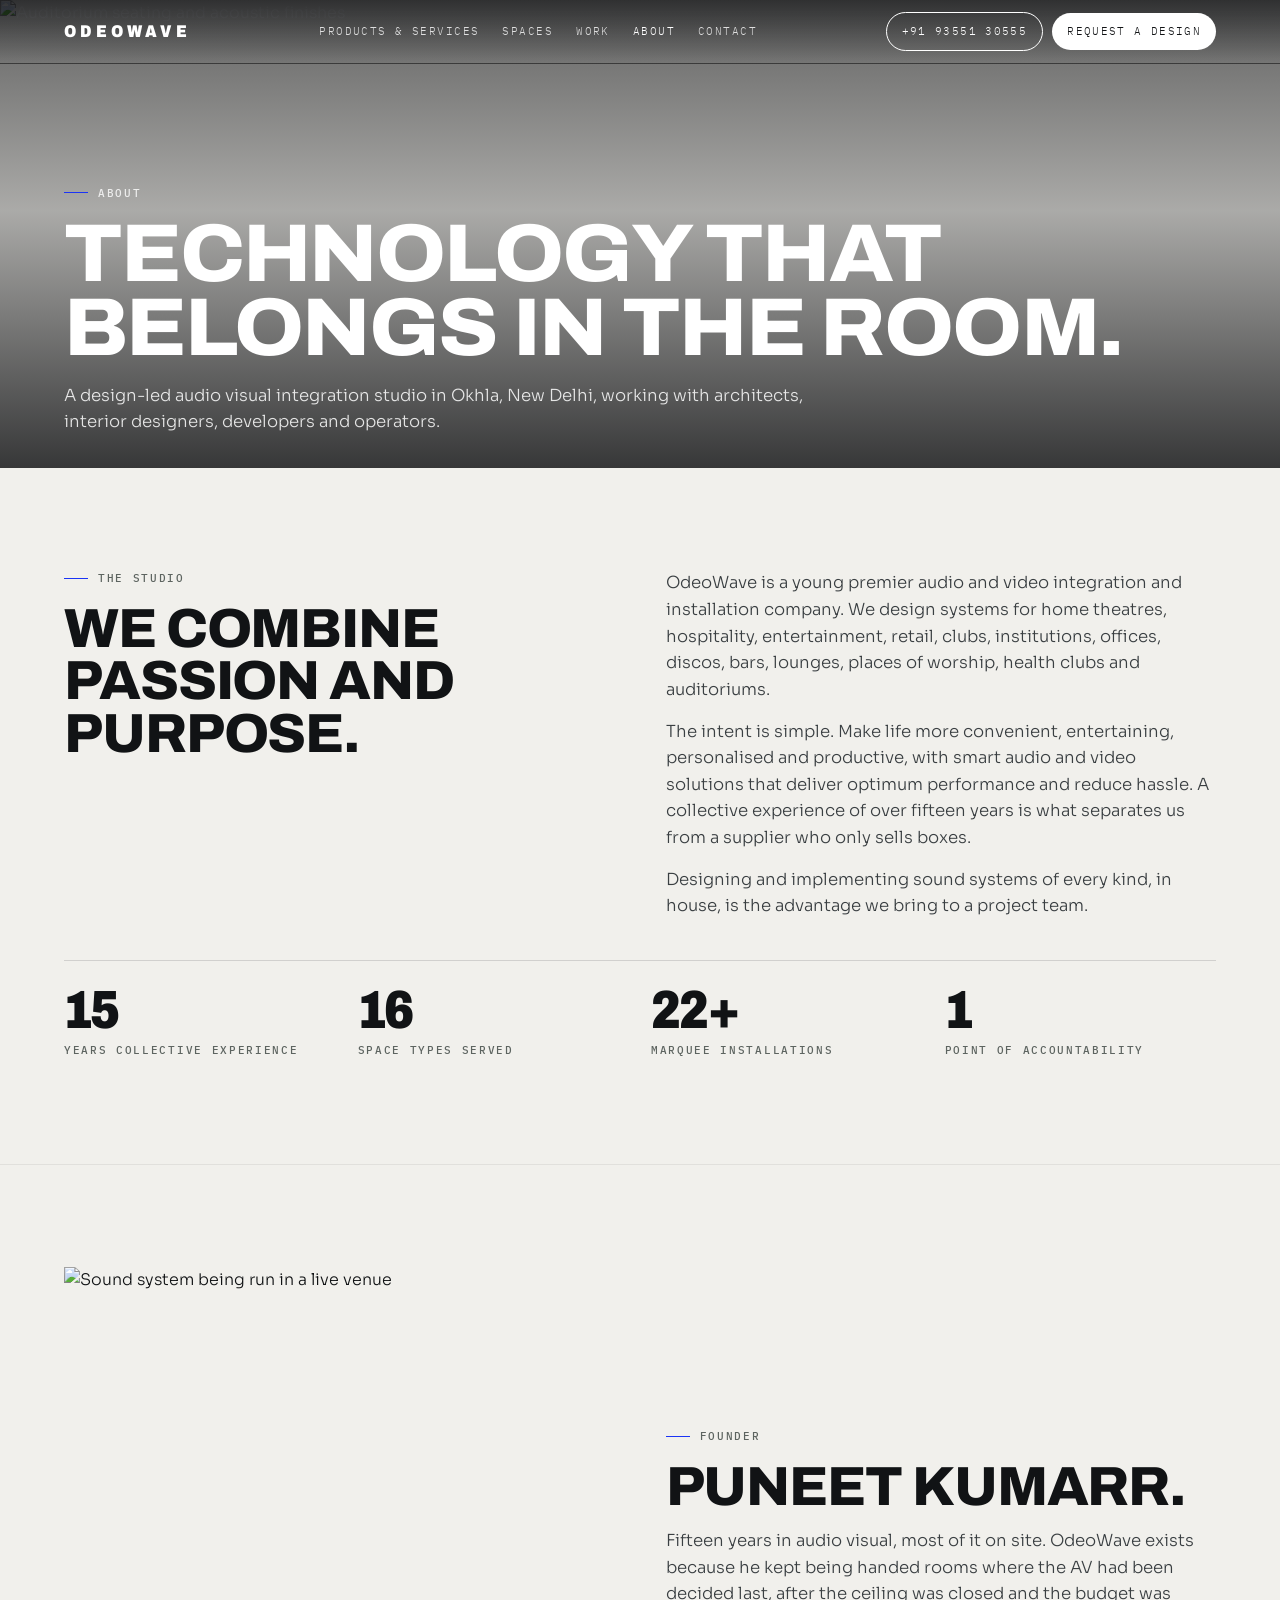
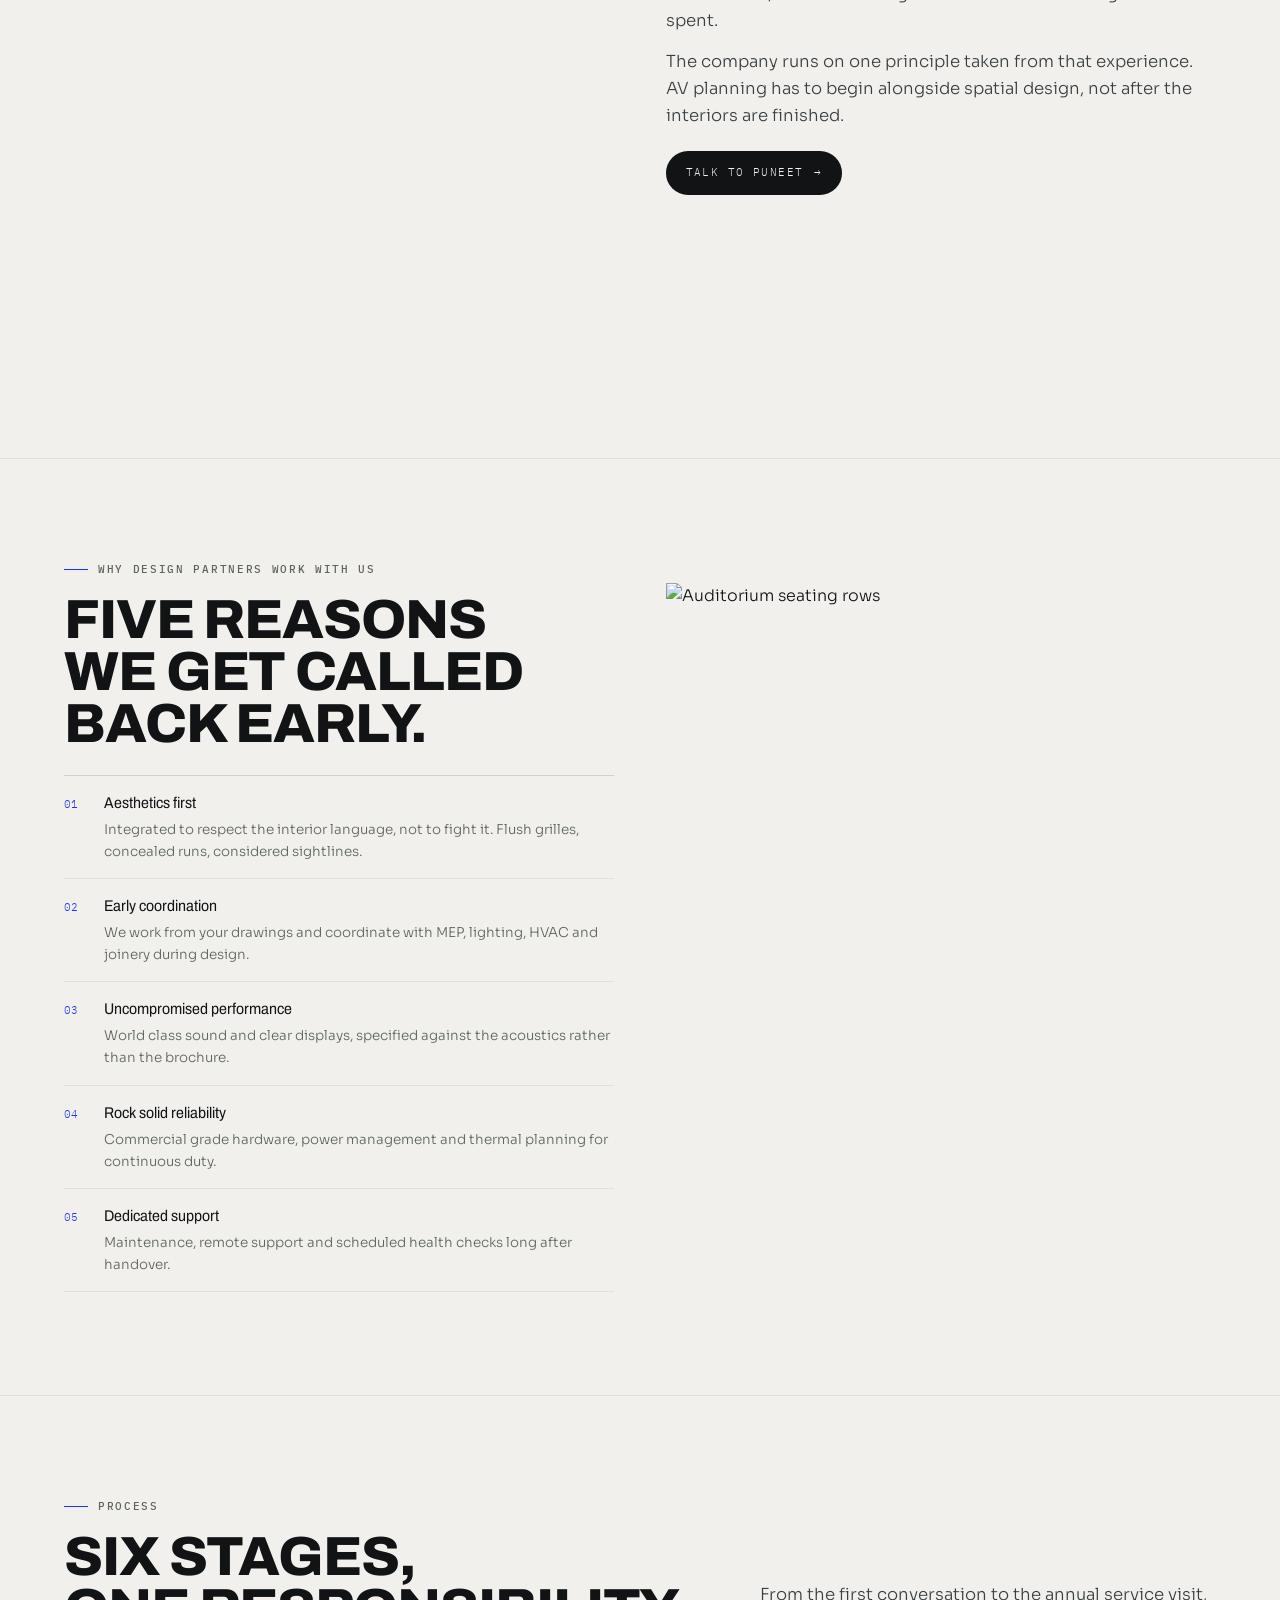
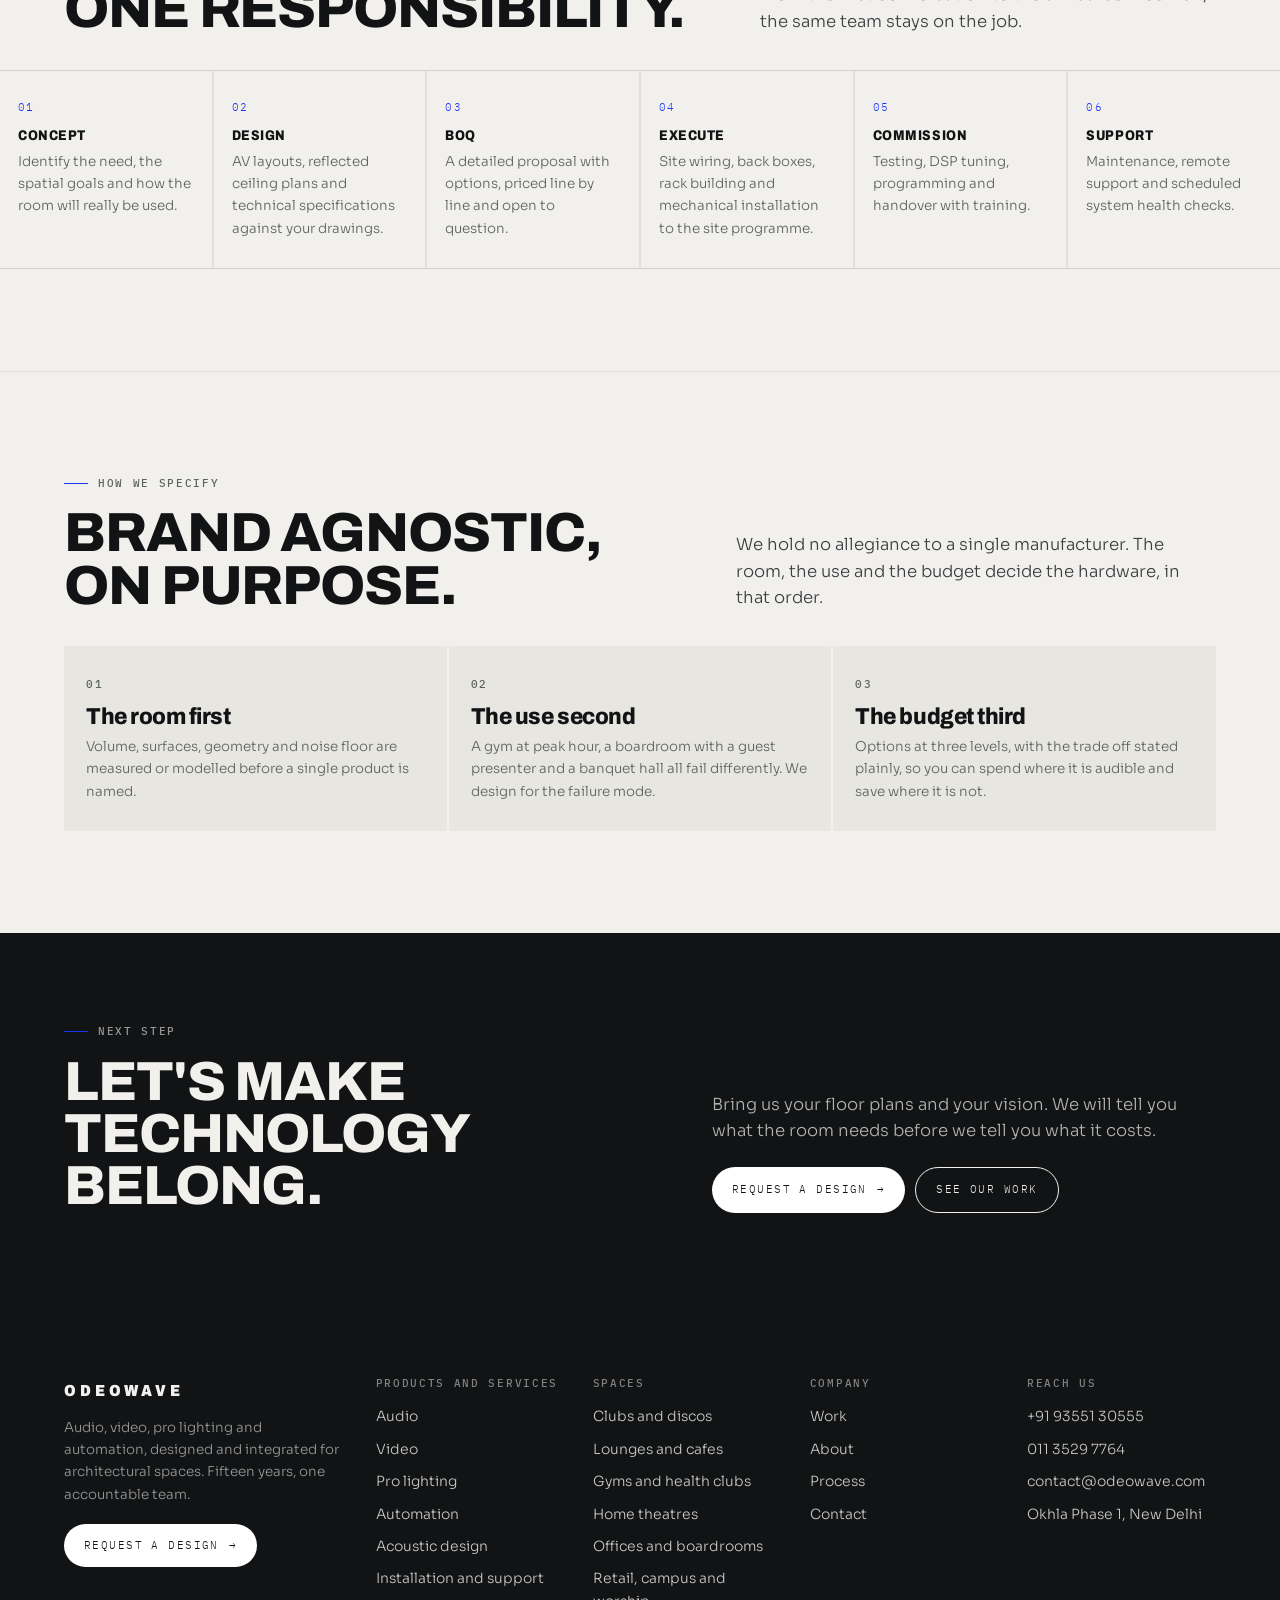
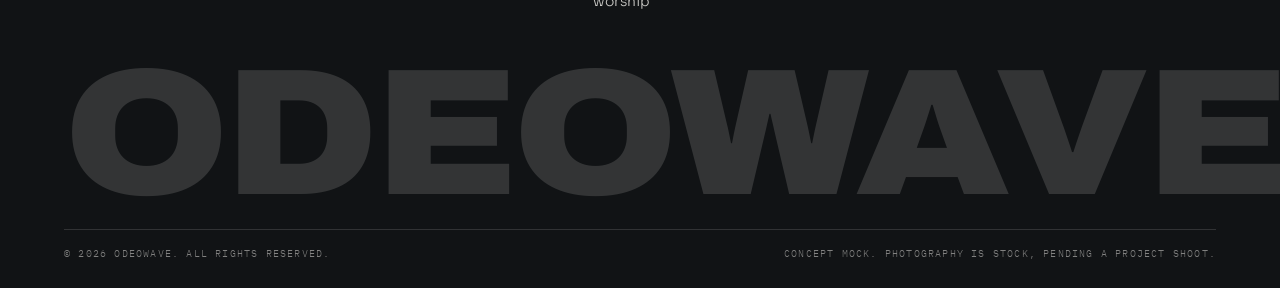
==== about.html @ 8ccaeb29 "first" ====
<!DOCTYPE html>
<html lang="en">
<head>
<meta charset="utf-8">
<meta name="viewport" content="width=device-width, initial-scale=1, viewport-fit=cover">
<title>About. ODEOWAVE.</title>
<meta name="description" content="OdeoWave is a design-led audio visual integration studio in Okhla, New Delhi, founded by Puneet Kumarr. Fifteen years of AV across India.">
<meta name="theme-color" content="#F1F0EC">
<link rel="preconnect" href="https://fonts.googleapis.com">
<link rel="preconnect" href="https://fonts.gstatic.com" crossorigin>
<link href="https://fonts.googleapis.com/css2?family=Archivo:wdth,wght@62..125,400..900&family=IBM+Plex+Mono:wght@400;500&family=Sora:wght@200;300;400;600&display=swap" rel="stylesheet">
<link rel="stylesheet" href="ow.css">
</head>
<body data-page="about">
<div id="site-nav"></div>

<header class="pagehero">
  <div class="bg">
    <img src="https://images.unsplash.com/photo-1687773449677-2d9a4c76f66e?fm=jpg&q=80&w=2000&auto=format&fit=crop"
         alt="Auditorium seating and acoustic finishes" fetchpriority="high">
  </div>
  <div class="scrim"></div>
  <div class="inner">
    <div class="eyebrow rv"><i></i><span class="lbl" style="color:rgba(255,255,255,.8)">About</span></div>
    <h1 class="rv d1">Technology that<br> belongs in the room.</h1>
    <p class="lead rv d2">A design-led audio visual integration studio in Okhla, New Delhi, working with
      architects, interior designers, developers and operators.</p>
  </div>
</header>

<section class="sec">
  <div class="split top">
    <div>
      <div class="eyebrow rv"><i></i><span class="lbl">The studio</span></div>
      <h2 class="rv d1">We combine<br> passion and purpose.</h2>
    </div>
    <div class="rv d2">
      <p class="lead">OdeoWave is a young premier audio and video integration and installation company. We
        design systems for home theatres, hospitality, entertainment, retail, clubs, institutions, offices,
        discos, bars, lounges, places of worship, health clubs and auditoriums.</p>
      <p class="lead" style="margin-top:15px">The intent is simple. Make life more convenient, entertaining,
        personalised and productive, with smart audio and video solutions that deliver optimum performance
        and reduce hassle. A collective experience of over fifteen years is what separates us from a
        supplier who only sells boxes.</p>
      <p class="lead" style="margin-top:15px">Designing and implementing sound systems of every kind, in
        house, is the advantage we bring to a project team.</p>
    </div>
  </div>
  <div class="stats rv d2">
    <div class="stat"><b>15</b><span class="lbl">Years collective experience</span></div>
    <div class="stat"><b>16</b><span class="lbl">Space types served</span></div>
    <div class="stat"><b>22+</b><span class="lbl">Marquee installations</span></div>
    <div class="stat"><b>1</b><span class="lbl">Point of accountability</span></div>
  </div>
</section>

<section class="sec">
  <div class="split">
    <div class="ph rv">
      <img src="https://images.unsplash.com/photo-1544785316-6e58aed68a50?fm=jpg&q=75&w=1000&auto=format&fit=crop" alt="Sound system being run in a live venue" loading="lazy">
    </div>
    <div class="rv d1">
      <div class="eyebrow"><i></i><span class="lbl">Founder</span></div>
      <h2>Puneet Kumarr.</h2>
      <p class="lead" style="margin-top:15px">Fifteen years in audio visual, most of it on site. OdeoWave
        exists because he kept being handed rooms where the AV had been decided last, after the ceiling was
        closed and the budget was spent.</p>
      <p class="lead" style="margin-top:15px">The company runs on one principle taken from that experience.
        AV planning has to begin alongside spatial design, not after the interiors are finished.</p>
      <div class="btnrow" style="margin-top:22px">
        <a class="btn" href="contact.html">Talk to Puneet <span class="ar">&rarr;</span></a>
      </div>
    </div>
  </div>
</section>

<section class="sec">
  <div class="split">
    <div class="rv">
      <div class="eyebrow"><i></i><span class="lbl">Why design partners work with us</span></div>
      <h2>Five reasons<br> we get called<br> back early.</h2>
      <ul class="reasons">
        <li><span>01</span><div><b>Aesthetics first</b><p class="small">Integrated to respect the interior language, not to fight it. Flush grilles, concealed runs, considered sightlines.</p></div></li>
        <li><span>02</span><div><b>Early coordination</b><p class="small">We work from your drawings and coordinate with MEP, lighting, HVAC and joinery during design.</p></div></li>
        <li><span>03</span><div><b>Uncompromised performance</b><p class="small">World class sound and clear displays, specified against the acoustics rather than the brochure.</p></div></li>
        <li><span>04</span><div><b>Rock solid reliability</b><p class="small">Commercial grade hardware, power management and thermal planning for continuous duty.</p></div></li>
        <li><span>05</span><div><b>Dedicated support</b><p class="small">Maintenance, remote support and scheduled health checks long after handover.</p></div></li>
      </ul>
    </div>
    <div class="ph rv d1">
      <img src="https://images.unsplash.com/photo-1778654959480-9531f93501fb?fm=jpg&q=75&w=1000&auto=format&fit=crop" alt="Auditorium seating rows" loading="lazy">
    </div>
  </div>
</section>

<section class="sec flush anchor" id="process">
  <div class="head">
    <div>
      <div class="eyebrow rv"><i></i><span class="lbl">Process</span></div>
      <h2 class="rv d1">Six stages,<br> one responsibility.</h2>
    </div>
    <p class="lead rv d2" style="max-width:38ch">From the first conversation to the annual service visit,
      the same team stays on the job.</p>
  </div>
  <div class="steps rv d1">
    <div class="step"><span class="n">01</span><h4>Concept</h4><p class="small">Identify the need, the spatial goals and how the room will really be used.</p></div>
    <div class="step"><span class="n">02</span><h4>Design</h4><p class="small">AV layouts, reflected ceiling plans and technical specifications against your drawings.</p></div>
    <div class="step"><span class="n">03</span><h4>BOQ</h4><p class="small">A detailed proposal with options, priced line by line and open to question.</p></div>
    <div class="step"><span class="n">04</span><h4>Execute</h4><p class="small">Site wiring, back boxes, rack building and mechanical installation to the site programme.</p></div>
    <div class="step"><span class="n">05</span><h4>Commission</h4><p class="small">Testing, DSP tuning, programming and handover with training.</p></div>
    <div class="step"><span class="n">06</span><h4>Support</h4><p class="small">Maintenance, remote support and scheduled system health checks.</p></div>
  </div>
</section>

<section class="sec">
  <div class="head">
    <div>
      <div class="eyebrow rv"><i></i><span class="lbl">How we specify</span></div>
      <h2 class="rv d1">Brand agnostic,<br> on purpose.</h2>
    </div>
    <p class="lead rv d2" style="max-width:40ch">We hold no allegiance to a single manufacturer. The room,
      the use and the budget decide the hardware, in that order.</p>
  </div>
  <div class="grid-3 rv d1" style="background:none;gap:2px">
    <div class="card" style="background:var(--paper-2)">
      <div class="body" style="padding:24px 22px 28px">
        <span class="lbl">01</span>
        <h3 style="margin:10px 0 8px">The room first</h3>
        <p class="small">Volume, surfaces, geometry and noise floor are measured or modelled before a single
          product is named.</p>
      </div>
    </div>
    <div class="card" style="background:var(--paper-2)">
      <div class="body" style="padding:24px 22px 28px">
        <span class="lbl">02</span>
        <h3 style="margin:10px 0 8px">The use second</h3>
        <p class="small">A gym at peak hour, a boardroom with a guest presenter and a banquet hall all fail
          differently. We design for the failure mode.</p>
      </div>
    </div>
    <div class="card" style="background:var(--paper-2)">
      <div class="body" style="padding:24px 22px 28px">
        <span class="lbl">03</span>
        <h3 style="margin:10px 0 8px">The budget third</h3>
        <p class="small">Options at three levels, with the trade off stated plainly, so you can spend where
          it is audible and save where it is not.</p>
      </div>
    </div>
  </div>
</section>

<section class="band">
  <div>
    <div class="eyebrow"><i></i><span class="lbl" style="color:rgba(241,240,236,.6)">Next step</span></div>
    <h2>Let's make technology<br> belong.</h2>
  </div>
  <div style="max-width:42ch">
    <p class="lead">Bring us your floor plans and your vision. We will tell you what the room needs before we
      tell you what it costs.</p>
    <div class="btnrow" style="margin-top:22px">
      <a class="btn light" href="contact.html">Request a design <span class="ar">&rarr;</span></a>
      <a class="btn ghost" href="work.html">See our work</a>
    </div>
  </div>
</section>

<div id="site-footer"></div>
<script src="ow.js"></script>
</body>
</html>
---- ow.css ----
/* ============================================================
   ODEOWAVE. Pitch mock. Shared stylesheet.
   Breakpoints: 1180 / 980 / 820 / 640 / 430
   ============================================================ */
:root{
  --paper:#F1F0EC; --paper-2:#E7E6E1; --ink:#111315; --ink-soft:#3A3F42;
  --mute:#5D6460; --line:rgba(17,19,21,.14); --line-soft:rgba(17,19,21,.07);
  --signal:#1B34F5; --hot:#D2551F;
  --pad:clamp(18px,5vw,80px);
  --display:"Archivo","Helvetica Neue",Arial,sans-serif;
  --body:"Sora","Helvetica Neue",Arial,sans-serif;
  --mono:"IBM Plex Mono",ui-monospace,Menlo,monospace;
  --nav-h:64px;
}
*{box-sizing:border-box}
html,body{margin:0;padding:0;max-width:100%}
html{scroll-behavior:smooth;-webkit-text-size-adjust:100%}
body{background:var(--paper);color:var(--ink);font-family:var(--body);font-weight:300;font-size:16px;
  line-height:1.6;-webkit-font-smoothing:antialiased;overflow-x:hidden}
body.lock{overflow:hidden}
img{display:block;max-width:100%;height:auto}
a{color:inherit;text-decoration:none}
button{font:inherit;color:inherit;background:none;border:0;cursor:pointer}
:focus-visible{outline:2px solid var(--signal);outline-offset:3px}
::selection{background:var(--signal);color:#fff}

h1,h2,h3,h4{margin:0;font-family:var(--display);font-weight:800;line-height:.98;letter-spacing:-.02em;
  overflow-wrap:break-word}
h1{font-size:clamp(34px,6.4vw,104px);line-height:.9;font-variation-settings:"wdth" 106;text-transform:uppercase}
h2{font-size:clamp(26px,4.3vw,60px);font-variation-settings:"wdth" 102;text-transform:uppercase;line-height:.95}
h3{font-size:clamp(17px,1.8vw,23px);font-variation-settings:"wdth" 94}
h4{font-size:14px;font-variation-settings:"wdth" 86;text-transform:uppercase;letter-spacing:.04em}
p{margin:0}
.lead{font-size:clamp(15px,1.3vw,18.5px);line-height:1.6;color:var(--ink-soft);max-width:62ch}
.small{font-size:13.5px;color:var(--mute);line-height:1.65}
.lbl{font-family:var(--mono);font-size:10.5px;font-weight:500;letter-spacing:.16em;text-transform:uppercase;color:var(--mute)}
.lbl b{color:var(--ink);font-weight:500}
.eyebrow{display:flex;align-items:center;gap:10px;margin-bottom:16px;flex-wrap:wrap}
.eyebrow i{display:block;width:24px;height:1px;background:var(--signal);font-style:normal;flex:none}

/* ---------------- nav ---------------- */
.nav{position:fixed;top:0;left:0;right:0;z-index:70;min-height:var(--nav-h);display:flex;align-items:center;
  justify-content:space-between;gap:12px;padding:0 var(--pad);
  border-bottom:1px solid transparent;transition:background .4s,border-color .4s,color .4s}
.nav.solid{background:rgba(241,240,236,.94);backdrop-filter:blur(12px);border-color:var(--line-soft)}
.nav.onhero{color:#fff;background:linear-gradient(180deg,rgba(8,9,11,.55),rgba(8,9,11,0))}
.nav.onhero.solid{background:linear-gradient(180deg,rgba(8,9,11,.72),rgba(8,9,11,.28));
  backdrop-filter:blur(6px);border-color:rgba(255,255,255,.14)}
.nav.onhero .navlinks a{opacity:.82}
.nav.onhero .navlinks a:hover,.nav.onhero .navlinks a[aria-current="page"]{opacity:1}
.brand{font-family:var(--display);font-weight:900;font-size:17px;letter-spacing:.24em;
  font-variation-settings:"wdth" 86;white-space:nowrap}
.navlinks{display:flex;gap:clamp(14px,1.8vw,26px)}
.navlinks a{font-family:var(--mono);font-size:11px;letter-spacing:.13em;text-transform:uppercase;
  opacity:.72;transition:opacity .3s;white-space:nowrap}
.navlinks a:hover,.navlinks a[aria-current="page"]{opacity:1}
.navright{display:flex;gap:9px;align-items:center}
.burger{display:none;width:42px;height:42px;border:1px solid currentColor;border-radius:50%;
  align-items:center;justify-content:center;flex-direction:column;gap:4px;opacity:.85;flex:none}
.burger i{display:block;width:15px;height:1.4px;background:currentColor;transition:transform .35s,opacity .3s}
body.menu .burger i:nth-child(1){transform:translateY(5.4px) rotate(45deg)}
body.menu .burger i:nth-child(2){opacity:0}
body.menu .burger i:nth-child(3){transform:translateY(-5.4px) rotate(-45deg)}

.drawer{position:fixed;inset:0;z-index:65;background:var(--ink);color:var(--paper);
  padding:calc(var(--nav-h) + 26px) var(--pad) 34px;display:flex;flex-direction:column;
  justify-content:space-between;gap:24px;opacity:0;visibility:hidden;transform:translateY(-12px);
  transition:opacity .4s,transform .45s cubic-bezier(.2,.7,.2,1),visibility .4s;overflow-y:auto}
body.menu .drawer{opacity:1;visibility:visible;transform:none}
.drawer nav a{display:block;font-family:var(--display);font-weight:800;font-variation-settings:"wdth" 96;
  font-size:clamp(26px,7.4vw,42px);text-transform:uppercase;padding:9px 0;letter-spacing:-.02em;
  border-bottom:1px solid rgba(241,240,236,.12)}
.drawer nav a:last-child{border-bottom:0}
.drawer .foot a{display:block;padding:3px 0;color:rgba(241,240,236,.8);font-size:15px}
.drawer .foot{display:grid;grid-template-columns:repeat(auto-fit,minmax(min(100%,180px),1fr));gap:18px}

.btn{display:inline-flex;align-items:center;gap:10px;background:var(--ink);color:var(--paper);
  padding:13px 20px;border-radius:100px;font-family:var(--mono);font-size:11px;letter-spacing:.13em;
  text-transform:uppercase;transition:background .35s,color .35s;white-space:nowrap;text-align:center}
.btn:hover{background:var(--signal);color:#fff}
.btn .ar{transition:transform .4s cubic-bezier(.2,.7,.2,1)}
.btn:hover .ar{transform:translateX(5px)}
.btn.ghost{background:none;color:currentColor;border:1px solid currentColor}
/* never use currentColor for the hover background: it resolves against the new
   colour and the label disappears. Explicit pairs per context instead. */
.btn.ghost:hover{background:var(--ink);color:var(--paper);border-color:var(--ink)}
.hero .btn.ghost:hover,.pagehero .btn.ghost:hover,.band .btn.ghost:hover,
.nav.onhero .btn.ghost:hover,footer .btn.ghost:hover{
  background:var(--paper);color:var(--ink);border-color:var(--paper)}
.btn.light{background:#fff;color:var(--ink)}
.btn.light:hover{background:var(--signal);color:#fff}
.btn.sm{padding:10px 15px;font-size:10.5px}
.btn.full{width:100%;justify-content:center}
.btnrow{display:flex;gap:10px;flex-wrap:wrap}

/* ---------------- layout ---------------- */
.sec{padding:clamp(56px,8vw,120px) var(--pad);position:relative}
.sec.tight{padding-top:clamp(40px,5vw,66px)}
.sec.flush{padding-left:0;padding-right:0}
.sec.flush > .head,.sec.flush > .intro{padding:0 var(--pad)}
.sec+.sec{border-top:1px solid var(--line-soft)}
.head{display:flex;justify-content:space-between;align-items:flex-end;gap:22px;flex-wrap:wrap;margin-bottom:34px}
.pagehead{padding:calc(var(--nav-h) + clamp(44px,7vw,92px)) var(--pad) clamp(30px,4.4vw,56px)}
.pagehead .lead{margin-top:20px}

.rv{opacity:0;transform:translateY(18px);transition:opacity .8s cubic-bezier(.2,.7,.2,1),transform .8s cubic-bezier(.2,.7,.2,1)}
.rv.in{opacity:1;transform:none}
.d1{transition-delay:.06s}.d2{transition-delay:.12s}.d3{transition-delay:.18s}.d4{transition-delay:.24s}

/* ---------------- hero ---------------- */
.hero{position:relative;min-height:100svh;display:flex;flex-direction:column;justify-content:flex-end;
  color:#fff;overflow:hidden}
.hero .bg{position:absolute;inset:0}
.hero .bg img{width:100%;height:100%;object-fit:cover;transform:scale(1.06);animation:zoom 18s ease-out forwards}
@keyframes zoom{to{transform:scale(1)}}
.hero .scrim{position:absolute;inset:0;
  background:linear-gradient(180deg,rgba(8,9,11,.66) 0%,rgba(8,9,11,.22) 36%,rgba(8,9,11,.84) 100%)}
.hero .inner{position:relative;padding:0 var(--pad) 28px;width:100%}
.hero h1{max-width:16ch}
.hero .sub{display:flex;justify-content:space-between;align-items:flex-end;gap:26px;flex-wrap:wrap;margin-top:24px}
.hero .lead{color:rgba(255,255,255,.85);max-width:46ch}
.hero .lbl{color:rgba(255,255,255,.7)}
.hero .lbl b{color:#fff}
.scrollcue{position:absolute;right:var(--pad);top:calc(var(--nav-h) + 20px);text-align:right}
.pagehero{position:relative;min-height:clamp(320px,52vh,520px);display:flex;align-items:flex-end;
  color:#fff;overflow:hidden}
.pagehero .bg{position:absolute;inset:0}
.pagehero .bg img{width:100%;height:100%;object-fit:cover}
.pagehero .scrim{position:absolute;inset:0;
  background:linear-gradient(180deg,rgba(8,9,11,.62) 0%,rgba(8,9,11,.3) 45%,rgba(8,9,11,.8) 100%)}
.pagehero .inner{position:relative;padding:0 var(--pad) 32px;width:100%}
.pagehero .lead{color:rgba(255,255,255,.85);margin-top:18px}

.logostrip{background:var(--ink);color:var(--paper);padding:13px 0;overflow:hidden;white-space:nowrap}
.logostrip .run{display:inline-block;will-change:transform}
.logostrip span{font-family:var(--display);font-weight:700;font-size:14px;font-variation-settings:"wdth" 84;
  padding:0 26px;opacity:.6;text-transform:uppercase}

/* ---------------- stats ---------------- */
.stats{display:grid;grid-template-columns:repeat(auto-fit,minmax(min(100%,150px),1fr));gap:22px;margin-top:40px;
  border-top:1px solid var(--line);padding-top:24px}
.stat b{display:block;font-family:var(--display);font-weight:900;font-size:clamp(30px,4.2vw,54px);
  font-variation-settings:"wdth" 82;line-height:.95;letter-spacing:-.03em}

/* ---------------- cards ---------------- */
.grid-3{display:grid;grid-template-columns:repeat(auto-fit,minmax(min(100%,290px),1fr));gap:2px;background:var(--line-soft)}
.card{position:relative;background:var(--paper);overflow:hidden;display:block}
.card .ph{position:relative;aspect-ratio:4/3;overflow:hidden;background:var(--paper-2)}
.card .ph img{width:100%;height:100%;object-fit:cover;filter:saturate(.86);
  transition:transform 1.1s cubic-bezier(.2,.7,.2,1),filter .6s}
.card:hover .ph img{transform:scale(1.06);filter:saturate(1)}
.card .ph::after{content:"";position:absolute;inset:0;
  background:linear-gradient(180deg,rgba(8,9,11,0) 38%,rgba(8,9,11,.6))}
.card .num{position:absolute;left:15px;top:13px;z-index:2;color:#fff;font-family:var(--mono);font-size:10.5px;letter-spacing:.14em}
.card .cap{position:absolute;left:15px;right:15px;bottom:13px;z-index:2;color:#fff}
.card .cap h3{margin-bottom:4px}
.card .cap p{font-size:12.5px;color:rgba(255,255,255,.8);line-height:1.5}
.card .body{padding:17px 17px 22px}
.card .body ul{margin:0;padding:0;list-style:none;display:flex;flex-wrap:wrap;gap:6px}
.card .body li,.pill{font-family:var(--mono);font-size:10px;letter-spacing:.1em;text-transform:uppercase;
  color:var(--mute);border:1px solid var(--line);border-radius:100px;padding:5px 9px}
.card .go{display:inline-flex;gap:8px;align-items:center;margin-top:15px;font-family:var(--mono);font-size:10.5px;
  letter-spacing:.12em;text-transform:uppercase;color:var(--signal)}

/* ---------------- tiles ---------------- */
.tiles{display:grid;grid-template-columns:repeat(auto-fit,minmax(min(100%,250px),1fr));gap:2px;background:var(--line-soft)}
.tile{position:relative;aspect-ratio:4/5;overflow:hidden;display:block;background:var(--ink)}
.tile img{width:100%;height:100%;object-fit:cover;filter:saturate(.8) contrast(1.03);
  transition:transform 1.2s cubic-bezier(.2,.7,.2,1)}
.tile:hover img{transform:scale(1.07)}
.tile::after{content:"";position:absolute;inset:0;
  background:linear-gradient(180deg,rgba(8,9,11,.1) 28%,rgba(8,9,11,.82))}
.tile .txt{position:absolute;left:17px;right:17px;bottom:17px;z-index:2;color:#fff}
.tile .txt h3{font-size:clamp(17px,2vw,20px)}
.tile .txt p{font-size:12.5px;color:rgba(255,255,255,.78);margin-top:6px;line-height:1.5}
.tile .txt .k{font-family:var(--mono);font-size:10px;letter-spacing:.12em;text-transform:uppercase;
  color:rgba(255,255,255,.6);display:block;margin-bottom:7px}
.tile.type{background:var(--ink);display:flex;align-items:flex-end;padding:20px}
.tile.type::after{display:none}
.tile.type .txt{position:static;color:var(--paper)}
.tile.type h3{font-size:clamp(20px,2.3vw,28px);text-transform:uppercase;font-variation-settings:"wdth" 98}

/* ---------------- project cards ---------------- */
.proj{display:grid;grid-template-columns:repeat(auto-fit,minmax(min(100%,300px),1fr));gap:2px;background:var(--line-soft)}
.pcard{background:var(--paper);display:block;overflow:hidden}
.pcard .ph{aspect-ratio:3/2;overflow:hidden;background:var(--paper-2)}
.pcard .ph img{width:100%;height:100%;object-fit:cover;transition:transform 1.1s cubic-bezier(.2,.7,.2,1)}
.pcard:hover .ph img{transform:scale(1.05)}
.pcard .meta{padding:17px 17px 24px}
.pcard .meta .row{display:flex;justify-content:space-between;gap:10px;align-items:baseline}
.pcard .meta h3{margin:8px 0 8px}
.pcard .meta .sp{display:flex;flex-wrap:wrap;gap:5px;margin-top:12px}
.pcard .meta .sp span{font-family:var(--mono);font-size:10px;letter-spacing:.1em;text-transform:uppercase;
  color:var(--mute);border:1px solid var(--line);border-radius:100px;padding:4px 9px}

/* ---------------- split rows ---------------- */
.split{display:grid;grid-template-columns:minmax(0,1fr) minmax(0,1fr);gap:clamp(22px,4vw,60px);align-items:center}
.split.top{align-items:start}
.split .ph img{width:100%;aspect-ratio:4/5;object-fit:cover}
.split .ph.wide img{aspect-ratio:3/2}
.reasons{list-style:none;margin:24px 0 0;padding:0;border-top:1px solid var(--line)}
.reasons li{padding:15px 0;border-bottom:1px solid var(--line-soft);display:grid;
  grid-template-columns:28px 1fr;gap:12px;align-items:baseline;transition:padding-left .4s}
.reasons li:hover{padding-left:8px}
.reasons li span{font-family:var(--mono);font-size:10.5px;color:var(--signal)}
.reasons li b{font-weight:400;font-family:var(--display);font-size:15.5px;
  font-variation-settings:"wdth" 90;display:block;margin-bottom:3px}

/* ---------------- capability rows ---------------- */
.capsec{padding:clamp(48px,7vw,94px) var(--pad);border-bottom:1px solid var(--line-soft);scroll-margin-top:var(--nav-h)}
.capgrid{display:grid;grid-template-columns:minmax(0,1fr) minmax(0,1.05fr);gap:clamp(22px,4vw,58px);align-items:start}
.capgrid img{width:100%;aspect-ratio:3/2;object-fit:cover}
.list{list-style:none;margin:20px 0 0;padding:0;border-top:1px solid var(--line)}
.list li{padding:12px 0;border-bottom:1px solid var(--line-soft);display:grid;
  grid-template-columns:24px 1fr;gap:12px;align-items:baseline;transition:padding-left .35s}
.list li:hover{padding-left:8px}
.list li i{font-style:normal;font-family:var(--mono);font-size:10.5px;color:var(--signal)}
.list li b{font-weight:400;font-family:var(--display);font-size:15px;font-variation-settings:"wdth" 90;display:block}
.list li p{font-size:13px;color:var(--mute);margin-top:2px;line-height:1.5}

/* ---------------- process ---------------- */
.steps{display:grid;grid-template-columns:repeat(auto-fit,minmax(min(100%,180px),1fr));gap:2px;
  background:var(--line-soft);border-top:1px solid var(--line-soft);border-bottom:1px solid var(--line-soft)}
.step{background:var(--paper);padding:22px 18px 28px;transition:background .4s}
.step:hover{background:#fff}
.step .n{font-family:var(--mono);font-size:10.5px;color:var(--signal);letter-spacing:.14em}
.step h4{margin:11px 0 8px}

/* ---------------- demo ---------------- */
.demo{background:var(--ink);color:var(--paper);padding:clamp(22px,4vw,42px);display:grid;
  grid-template-columns:minmax(0,1fr) minmax(0,290px);gap:clamp(20px,3vw,42px);align-items:center}
.demo canvas{display:block;width:100%;height:clamp(110px,18vw,150px)}
.demo .switch{display:flex;border:1px solid rgba(241,240,236,.28);border-radius:100px;overflow:hidden}
.demo .switch button{flex:1;padding:13px 8px;font-family:var(--mono);font-size:10.5px;letter-spacing:.11em;
  text-transform:uppercase;color:rgba(241,240,236,.62);transition:background .35s,color .35s}
.demo .switch button[aria-pressed="true"]{background:var(--paper);color:var(--ink)}
.demo #dRaw[aria-pressed="true"]{background:var(--hot);color:#fff}
.demo .snd{display:inline-flex;align-items:center;gap:9px;margin-top:12px;padding:10px 15px;
  border:1px solid rgba(241,240,236,.3);border-radius:100px;font-family:var(--mono);font-size:10.5px;
  letter-spacing:.11em;text-transform:uppercase;transition:border-color .3s}
.demo .snd:hover{border-color:var(--paper)}
.demo .meter{display:flex;align-items:flex-end;gap:2px;height:12px;width:24px}
.demo .meter i{width:3px;height:2px;background:rgba(241,240,236,.5);display:block}
body.on .demo .meter i{background:#8FA0FF}

/* ---------------- forms ---------------- */
.field{border-bottom:1px solid var(--line);padding:13px 0;display:grid;grid-template-columns:128px 1fr;
  gap:12px;align-items:center}
.field .lbl{margin:0}
.field input,.field select,.field textarea{width:100%;border:0;background:none;font:inherit;font-size:15px;
  color:var(--ink);padding:4px 0;border-radius:0}
.field textarea{resize:vertical;min-height:50px}
.field input::placeholder,.field textarea::placeholder{color:var(--mute);opacity:.92}
.cinfo{border-top:1px solid var(--line)}
.cinfo div{padding:15px 0;border-bottom:1px solid var(--line-soft)}
.cinfo b{display:block;font-weight:400;font-size:15px;margin-top:5px;line-height:1.55}
.mapwrap{border:1px solid var(--line);aspect-ratio:4/3;overflow:hidden;background:var(--paper-2)}
.mapwrap iframe{width:100%;height:100%;border:0;display:block}

/* ---------------- clients ---------------- */
.clients{display:grid;grid-template-columns:repeat(auto-fill,minmax(min(100%,170px),1fr));gap:1px;
  background:var(--line-soft);border:1px solid var(--line-soft)}
.cl{background:var(--paper);padding:20px 16px;min-height:96px;display:flex;flex-direction:column;
  justify-content:space-between;gap:12px;transition:background .35s,color .35s}
.cl:hover{background:var(--ink);color:var(--paper)}
.cl .n{font-family:var(--display);font-weight:700;font-size:15px;font-variation-settings:"wdth" 88;line-height:1.15}
.cl .s{font-family:var(--mono);font-size:9.5px;letter-spacing:.12em;text-transform:uppercase;color:var(--mute)}
.cl:hover .s{color:rgba(241,240,236,.6)}

/* ---------------- work filters ---------------- */
.filters{display:flex;flex-wrap:wrap;gap:6px;padding:0 var(--pad) 26px}
.filters button{padding:9px 14px;border:1px solid var(--line);border-radius:100px;font-family:var(--mono);
  font-size:10.5px;letter-spacing:.13em;text-transform:uppercase;color:var(--mute);
  transition:color .3s,border-color .3s,background .3s}
.filters button:hover{color:var(--ink);border-color:var(--ink)}
.filters button[aria-pressed="true"]{background:var(--ink);border-color:var(--ink);color:var(--paper)}
.wgrid{display:grid;grid-template-columns:repeat(auto-fill,minmax(min(100%,300px),1fr));gap:2px;
  background:var(--line-soft);border-top:1px solid var(--line-soft)}
.w{background:var(--paper);overflow:hidden}
.w.hide{display:none}
.w .ph{aspect-ratio:4/3;overflow:hidden;background:var(--paper-2)}
.w .ph img{width:100%;height:100%;object-fit:cover;filter:saturate(.85);
  transition:transform 1.1s cubic-bezier(.2,.7,.2,1),filter .5s}
.w:hover .ph img{transform:scale(1.06);filter:saturate(1)}
.w .meta{padding:16px 16px 22px}
.w .row{display:flex;justify-content:space-between;gap:10px}
.w h3{margin:8px 0 6px;font-size:18px}
.w .sp{display:flex;flex-wrap:wrap;gap:5px;margin-top:11px}
.w .sp span{font-family:var(--mono);font-size:9.5px;letter-spacing:.1em;text-transform:uppercase;
  color:var(--mute);border:1px solid var(--line);border-radius:100px;padding:4px 8px}

/* ---------------- quote band ---------------- */
.band{background:var(--ink);color:var(--paper);padding:clamp(44px,7vw,96px) var(--pad);
  display:flex;justify-content:space-between;gap:26px;flex-wrap:wrap;align-items:flex-end}
.band h2{max-width:14ch}
.band .lead{color:rgba(241,240,236,.72)}

/* ---------------- footer ---------------- */
footer{background:var(--ink);color:var(--paper);padding:clamp(40px,6vw,76px) var(--pad) 26px;overflow:hidden}
.fgrid{display:grid;grid-template-columns:minmax(0,1.5fr) repeat(auto-fit,minmax(min(100%,140px),1fr));gap:28px}
footer h4{color:rgba(241,240,236,.5);margin-bottom:12px;font-size:10.5px;letter-spacing:.16em;
  font-family:var(--mono);font-weight:500;text-transform:uppercase}
footer a{display:block;padding:5px 0;color:rgba(241,240,236,.82);font-size:14px;transition:color .3s}
footer a:hover{color:#fff}
.fmark{font-family:var(--display);font-weight:900;font-size:clamp(40px,14.6vw,180px);
  font-variation-settings:"wdth" 112;line-height:.82;letter-spacing:-.02em;margin-top:44px;opacity:.15;
  white-space:nowrap}
.fbot{display:flex;justify-content:space-between;gap:14px;flex-wrap:wrap;margin-top:20px;
  border-top:1px solid rgba(241,240,236,.14);padding-top:16px}
.fbot span{font-family:var(--mono);font-size:10px;letter-spacing:.12em;text-transform:uppercase;
  color:rgba(241,240,236,.5)}

/* ============================================================
   RESPONSIVE
   ============================================================ */
@media(max-width:1180px){
  .navlinks{gap:16px}
  .navlinks a{font-size:10.5px;letter-spacing:.1em}
}
@media(max-width:980px){
  .navlinks{display:none}
  .burger{display:flex}
  .nav .navright .btn.phone{display:none}
  .hero .sub{gap:20px}
}
@media(max-width:820px){
  .split,.capgrid,.contactgrid,.demo{grid-template-columns:1fr}
  .capgrid > div:first-child{order:-1}
  .capsec .capgrid > div[style*="order:2"]{order:0 !important}
  .split .ph img{aspect-ratio:3/2}
  .band{align-items:flex-start}
  .head{align-items:flex-start}
}
@media(max-width:640px){
  :root{--nav-h:60px}
  .nav .navright .btn.cta{display:none}
  .scrollcue{display:none}
  .hero{min-height:92svh}
  .hero .inner{padding-bottom:24px}
  .field{grid-template-columns:1fr;gap:3px;align-items:start}
  .stats{gap:16px}
  .fgrid{grid-template-columns:repeat(auto-fit,minmax(min(100%,140px),1fr))}
  .fmark{margin-top:32px}
  .tile{aspect-ratio:1/1}
  .card .ph{aspect-ratio:16/10}
  .w .ph{aspect-ratio:16/10}
}
@media(max-width:430px){
  .btn{padding:12px 17px;font-size:10px}
  .logostrip span{font-size:12.5px;padding:0 18px}
  .cl{min-height:84px;padding:16px 13px}
  .step{padding:18px 15px 24px}
  .demo{padding:18px}
}
@media(hover:none){
  .card:hover .ph img,.tile:hover img,.pcard:hover .ph img,.w:hover .ph img{transform:none}
  .reasons li:hover,.list li:hover{padding-left:0}
  .cl:hover{background:var(--paper);color:var(--ink)}
  .cl:hover .s{color:var(--mute)}
}
@media (prefers-reduced-motion:reduce){
  html{scroll-behavior:auto}
  .rv{transition:none!important;opacity:1!important;transform:none!important}
  .hero .bg img{animation:none;transform:none}
  *{animation-duration:.01ms!important;transition-duration:.01ms!important}
}
@media print{
  .nav,.drawer,.demo,.logostrip{display:none}
  body{background:#fff}
}

/* alternating capability rows */
.capgrid .ph{min-width:0}
.capgrid.rev .ph{order:2}
@media(max-width:820px){.capgrid.rev .ph{order:0}}
.anchor{scroll-margin-top:calc(var(--nav-h) + 12px)}

/* ---- late responsive corrections ---- */
.drawer[hidden]{display:none}
@media(max-width:640px){
  /* forced line breaks are art direction for desktop only; let type wrap on phones */
  h1 br,h2 br,h3 br{display:none}
  h1{font-variation-settings:"wdth" 98}
  h2{font-variation-settings:"wdth" 96}
  .tile.type{aspect-ratio:auto;min-height:270px}
  .band{padding-top:48px;padding-bottom:48px}
}
@media(max-width:380px){
  :root{--pad:16px}
  .btnrow .btn{width:100%;justify-content:center}
}

/* ---- corrections after visual review ---- */
/* nav sits over the open drawer: keep it light-on-dark, not a light bar */
body.menu .nav{background:transparent;border-color:transparent;color:var(--paper);backdrop-filter:none}
body.menu .nav .btn.light{background:var(--paper);color:var(--ink)}
/* textarea rows should align to the top, not the middle */
.field.ta{align-items:start}
.field.ta .lbl{padding-top:8px}
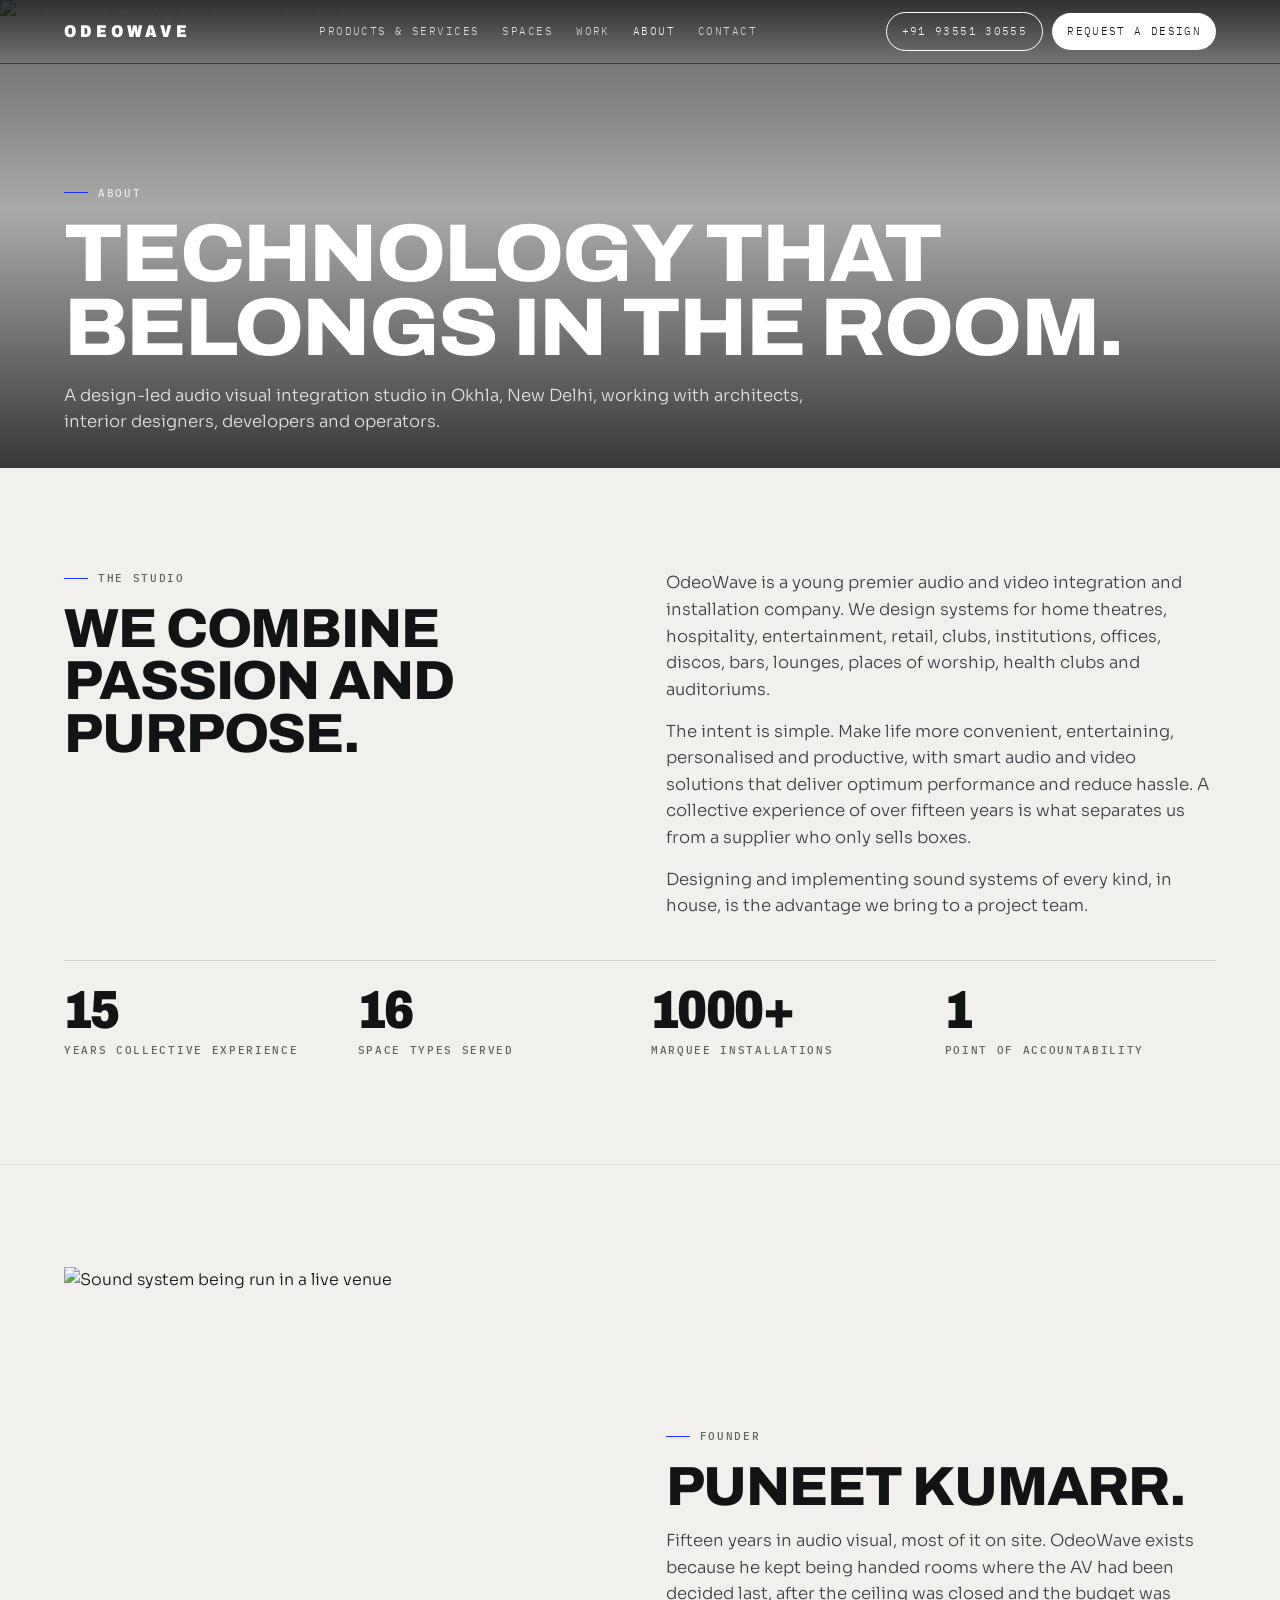
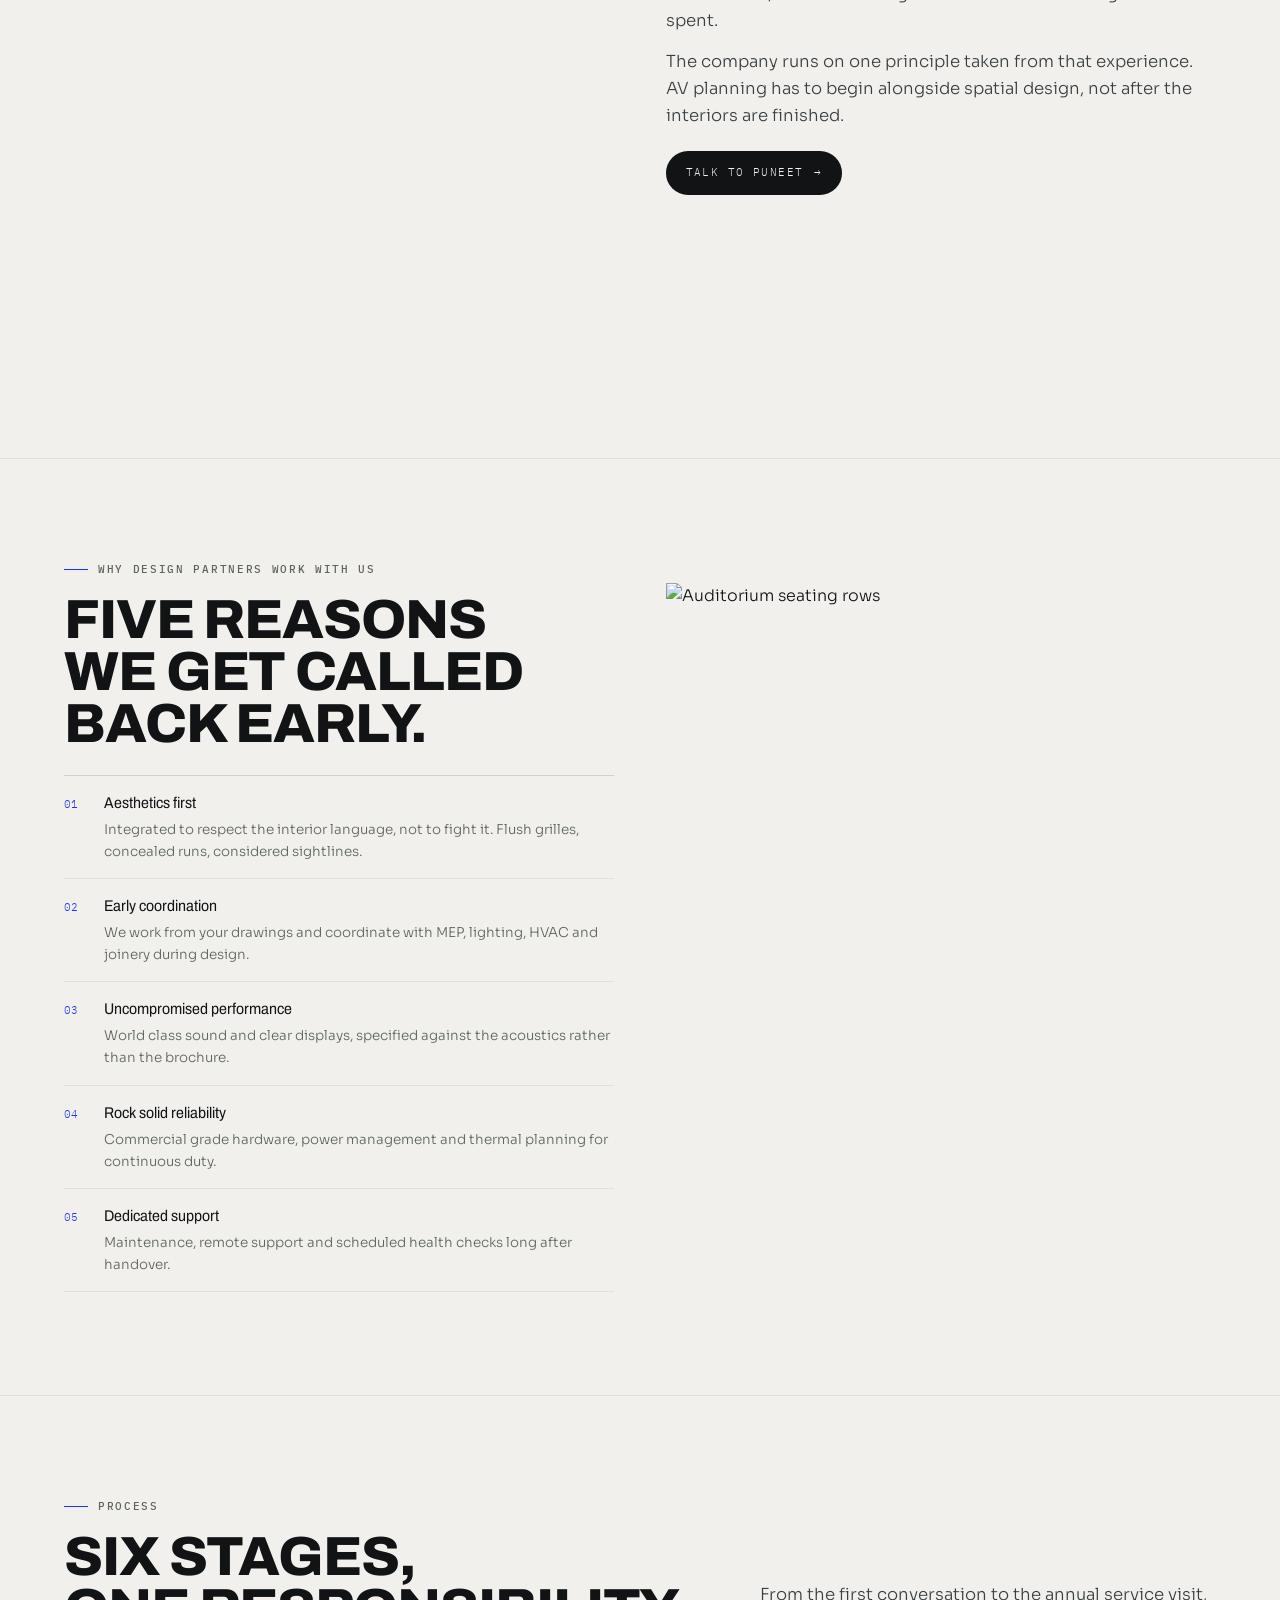
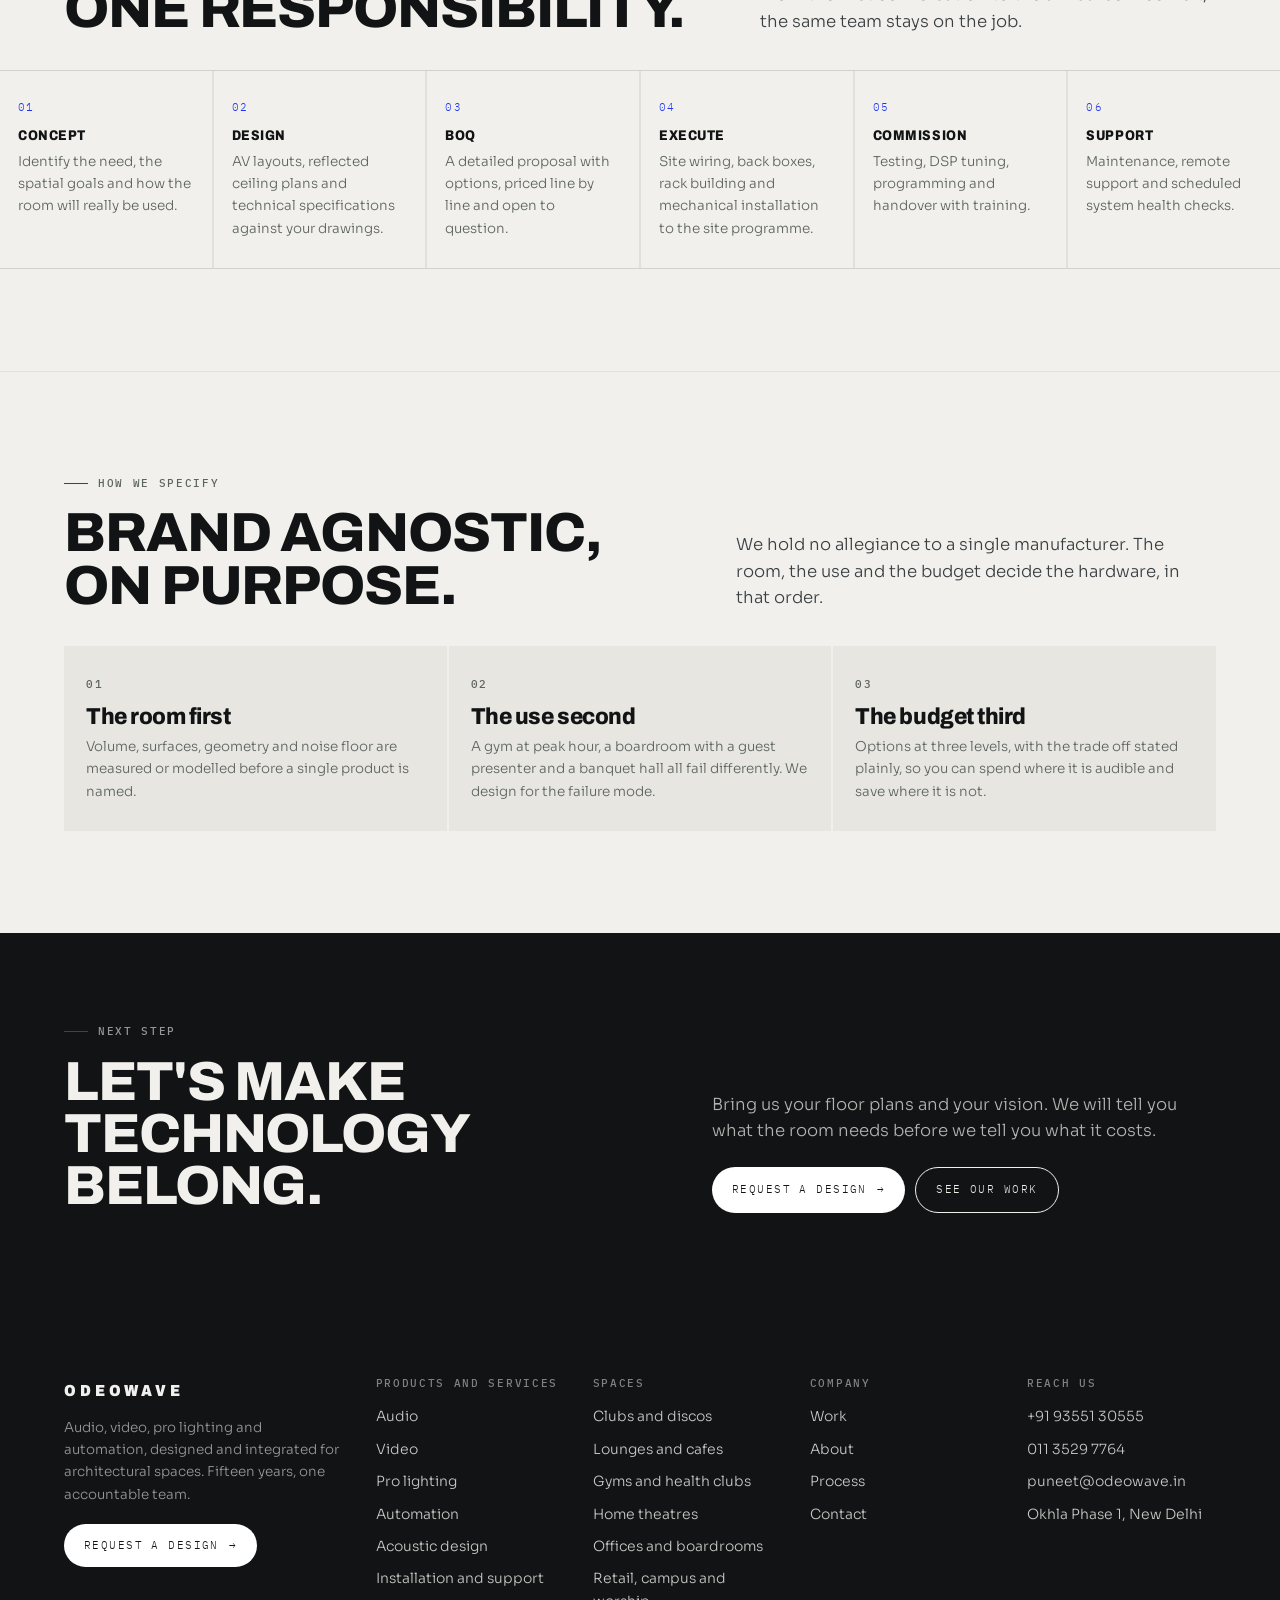
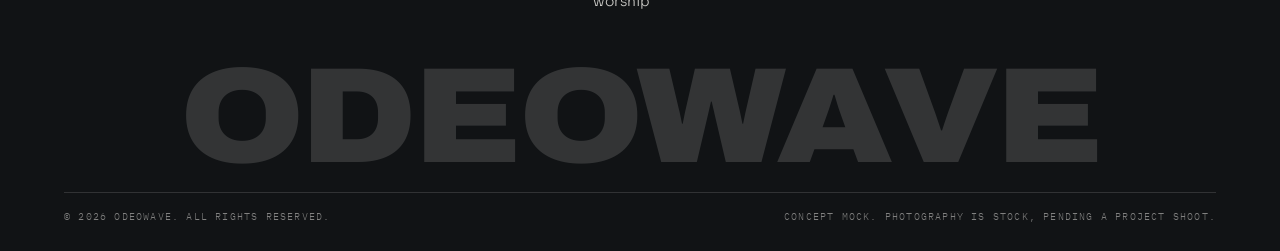
==== commit 41d62f4d: "email" ====
--- a/about.html
+++ b/about.html
@@ -49,7 +49,7 @@
   <div class="stats rv d2">
     <div class="stat"><b>15</b><span class="lbl">Years collective experience</span></div>
     <div class="stat"><b>16</b><span class="lbl">Space types served</span></div>
-    <div class="stat"><b>22+</b><span class="lbl">Marquee installations</span></div>
+    <div class="stat"><b>1000+</b><span class="lbl">Marquee installations</span></div>
     <div class="stat"><b>1</b><span class="lbl">Point of accountability</span></div>
   </div>
 </section>
--- a/ow.css
+++ b/ow.css
@@ -302,9 +302,9 @@
   font-family:var(--mono);font-weight:500;text-transform:uppercase}
 footer a{display:block;padding:5px 0;color:rgba(241,240,236,.82);font-size:14px;transition:color .3s}
 footer a:hover{color:#fff}
-.fmark{font-family:var(--display);font-weight:900;font-size:clamp(40px,14.6vw,180px);
+.fmark{font-family:var(--display);font-weight:900;font-size:clamp(28px,10.6vw,150px);
   font-variation-settings:"wdth" 112;line-height:.82;letter-spacing:-.02em;margin-top:44px;opacity:.15;
-  white-space:nowrap}
+  white-space:nowrap;display:flex;justify-content:center;text-align:center;width:100%}
 .fbot{display:flex;justify-content:space-between;gap:14px;flex-wrap:wrap;margin-top:20px;
   border-top:1px solid rgba(241,240,236,.14);padding-top:16px}
 .fbot span{font-family:var(--mono);font-size:10px;letter-spacing:.12em;text-transform:uppercase;
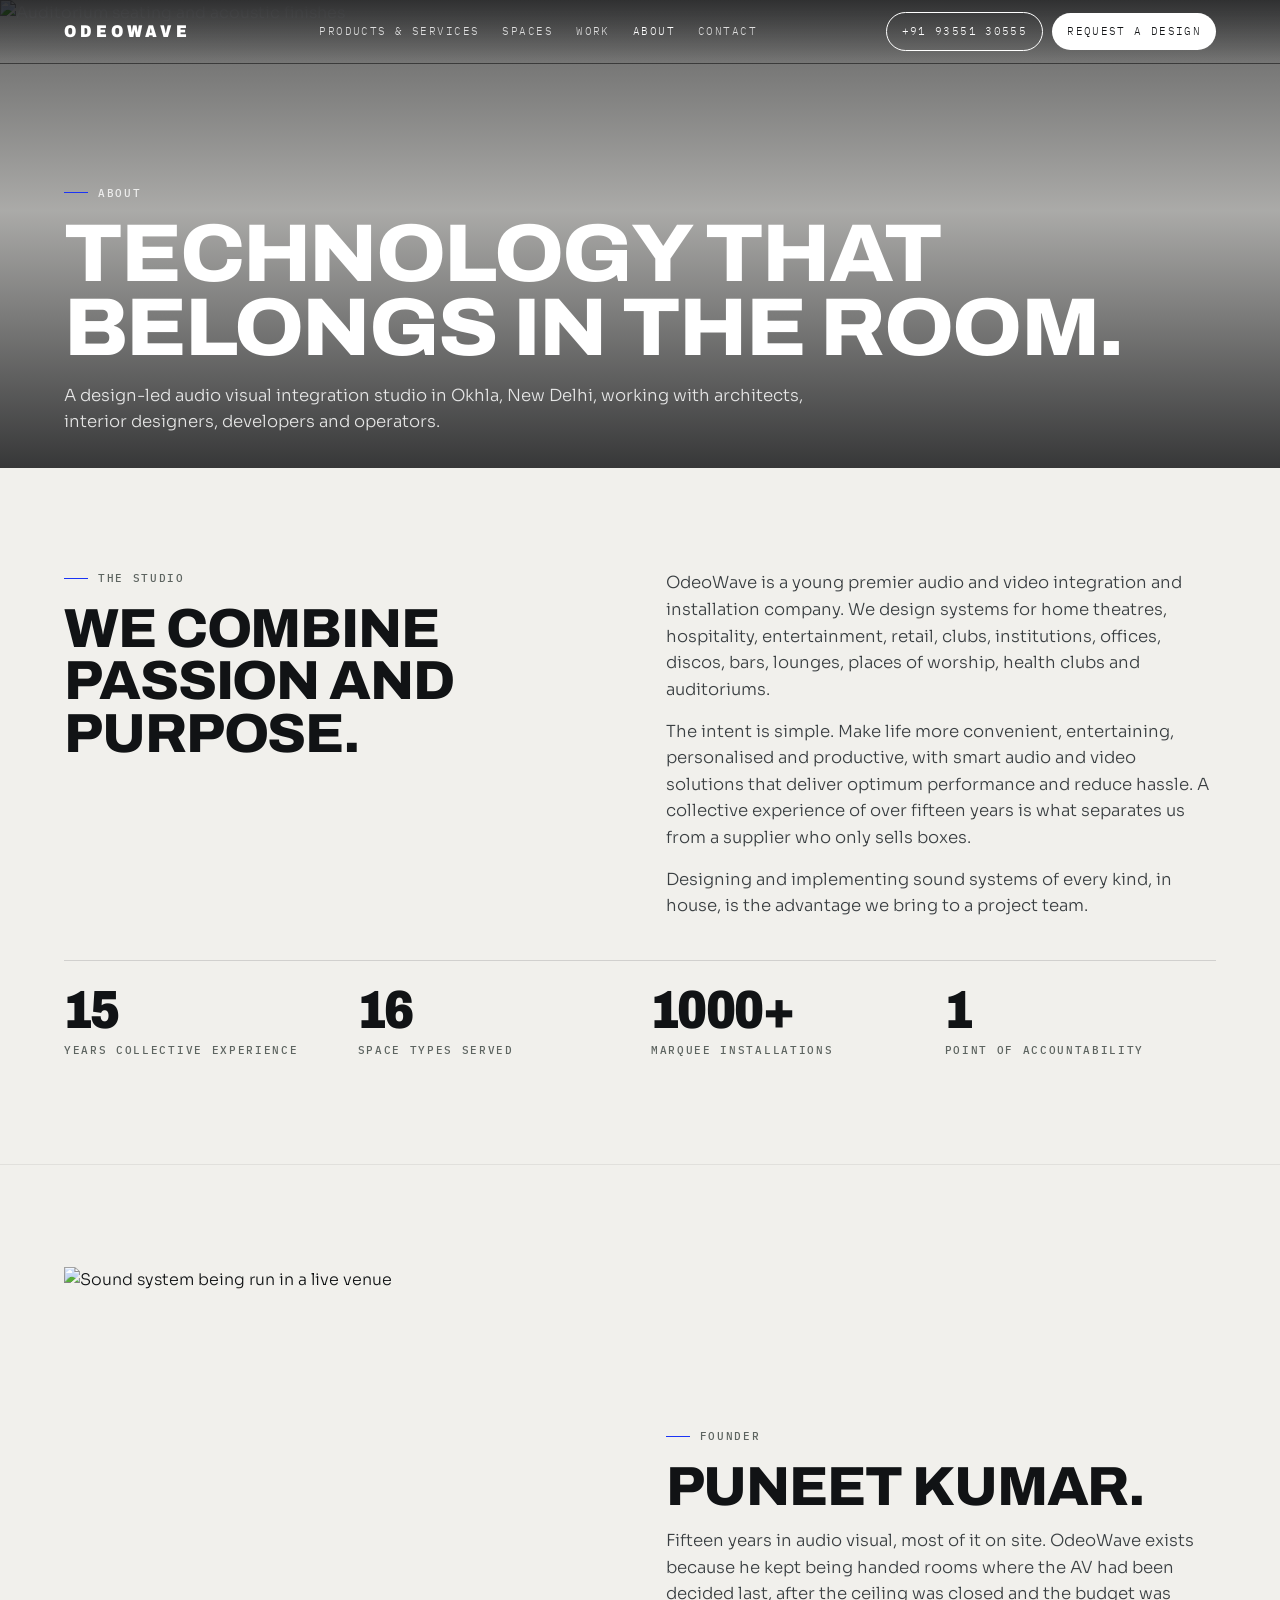
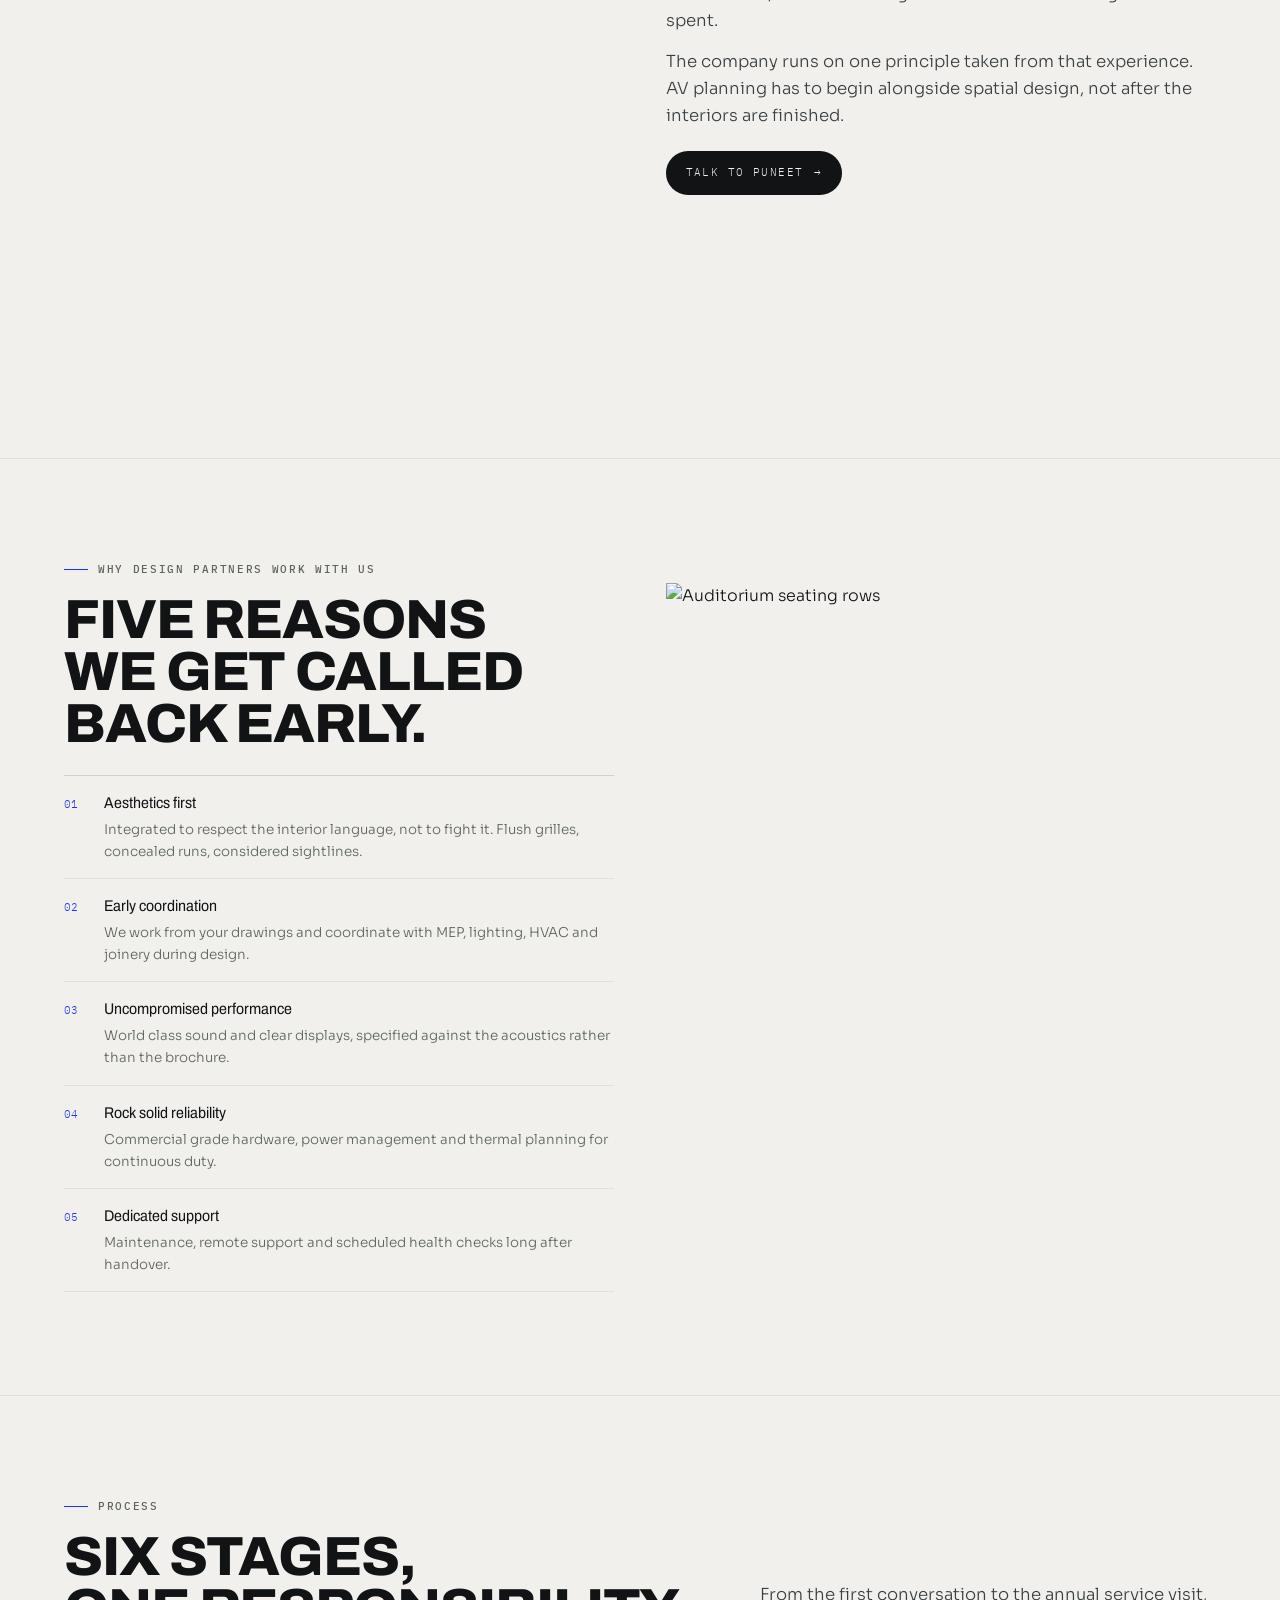
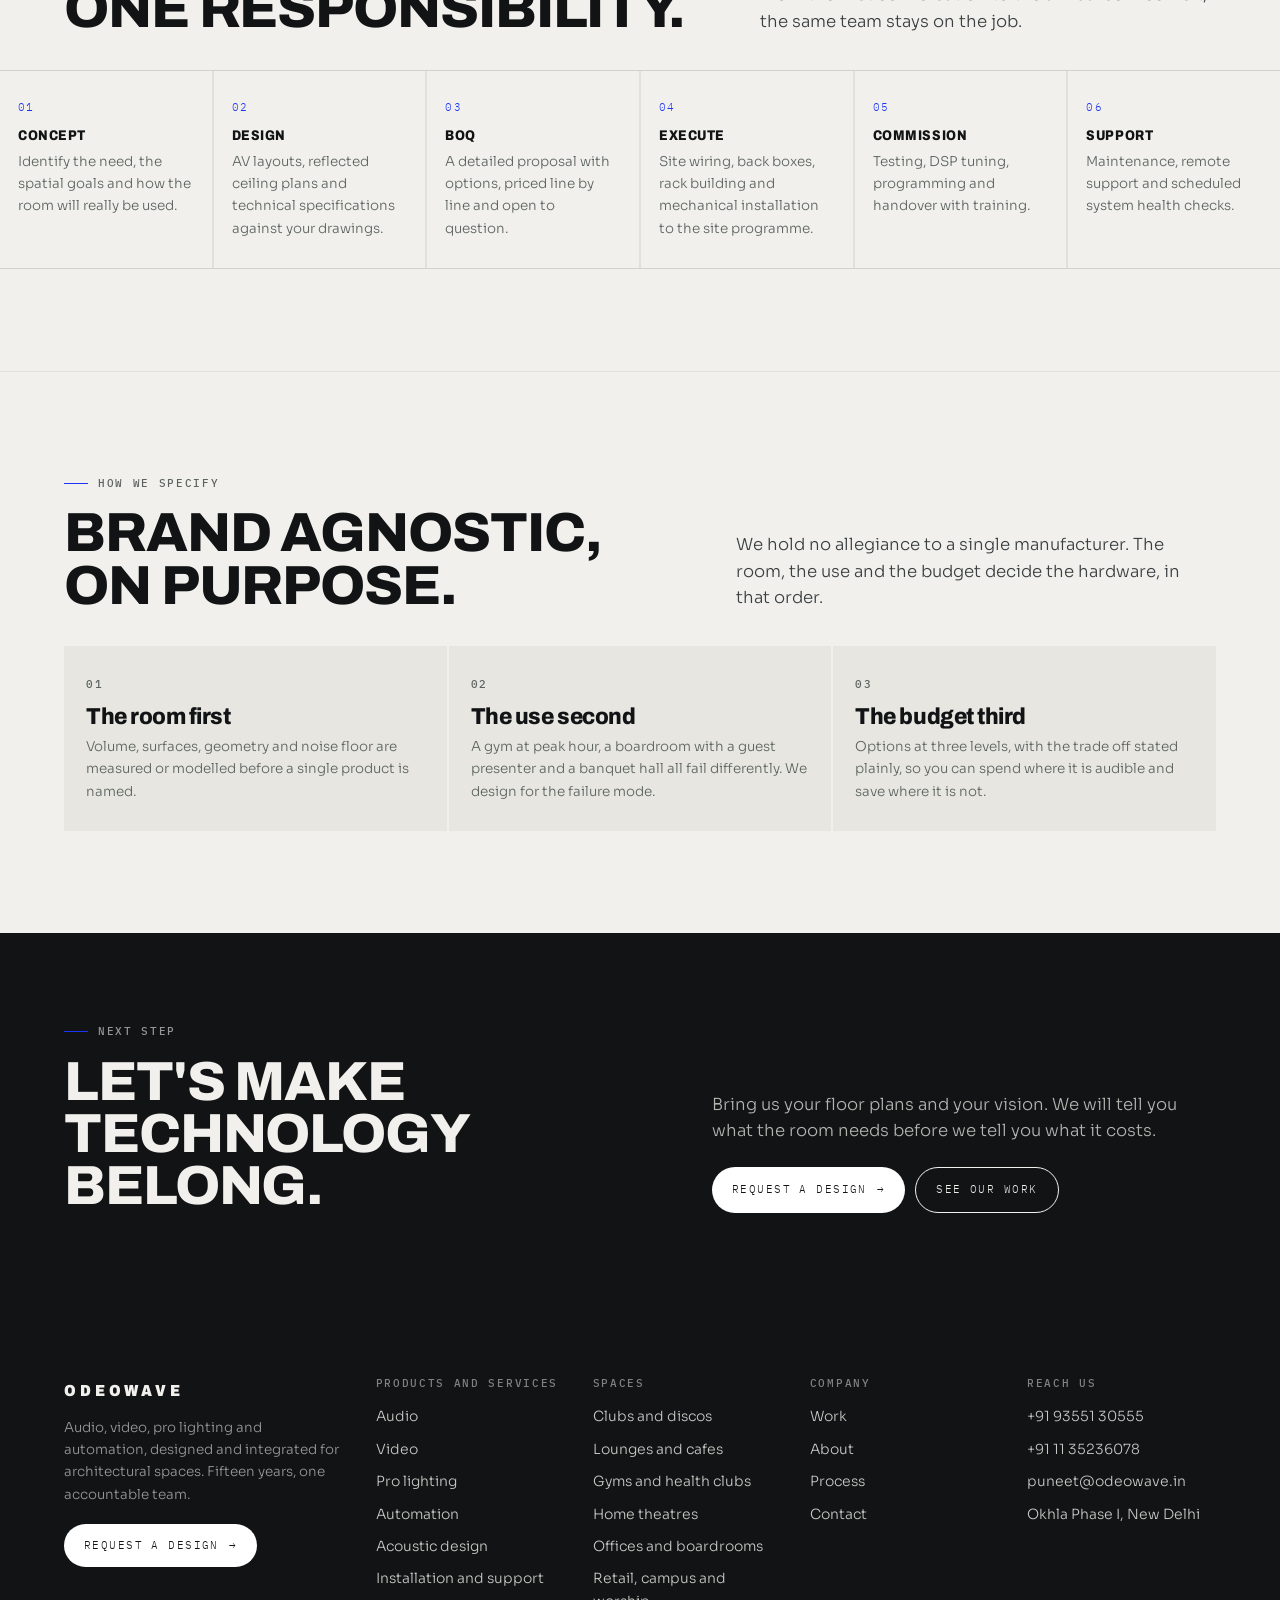
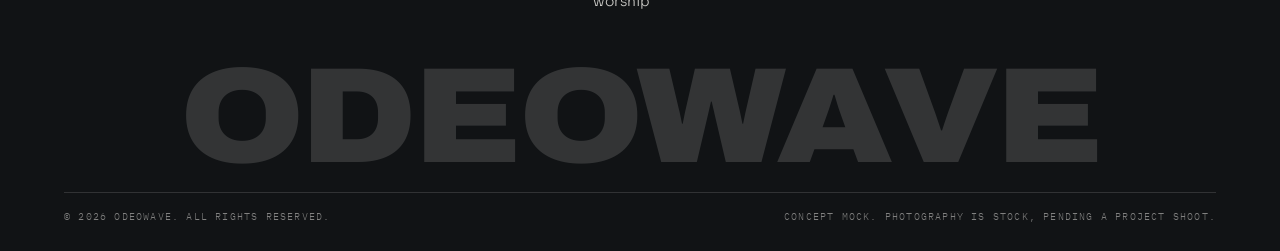
==== commit ed1e2593: "new" ====
--- a/about.html
+++ b/about.html
@@ -4,7 +4,7 @@
 <meta charset="utf-8">
 <meta name="viewport" content="width=device-width, initial-scale=1, viewport-fit=cover">
 <title>About. ODEOWAVE.</title>
-<meta name="description" content="OdeoWave is a design-led audio visual integration studio in Okhla, New Delhi, founded by Puneet Kumarr. Fifteen years of AV across India.">
+<meta name="description" content="OdeoWave is a design-led audio visual integration studio in Okhla, New Delhi, founded by Puneet Kumar. Fifteen years of AV across India.">
 <meta name="theme-color" content="#F1F0EC">
 <link rel="preconnect" href="https://fonts.googleapis.com">
 <link rel="preconnect" href="https://fonts.gstatic.com" crossorigin>
@@ -61,7 +61,7 @@
     </div>
     <div class="rv d1">
       <div class="eyebrow"><i></i><span class="lbl">Founder</span></div>
-      <h2>Puneet Kumarr.</h2>
+      <h2>Puneet Kumar.</h2>
       <p class="lead" style="margin-top:15px">Fifteen years in audio visual, most of it on site. OdeoWave
         exists because he kept being handed rooms where the AV had been decided last, after the ceiling was
         closed and the budget was spent.</p>
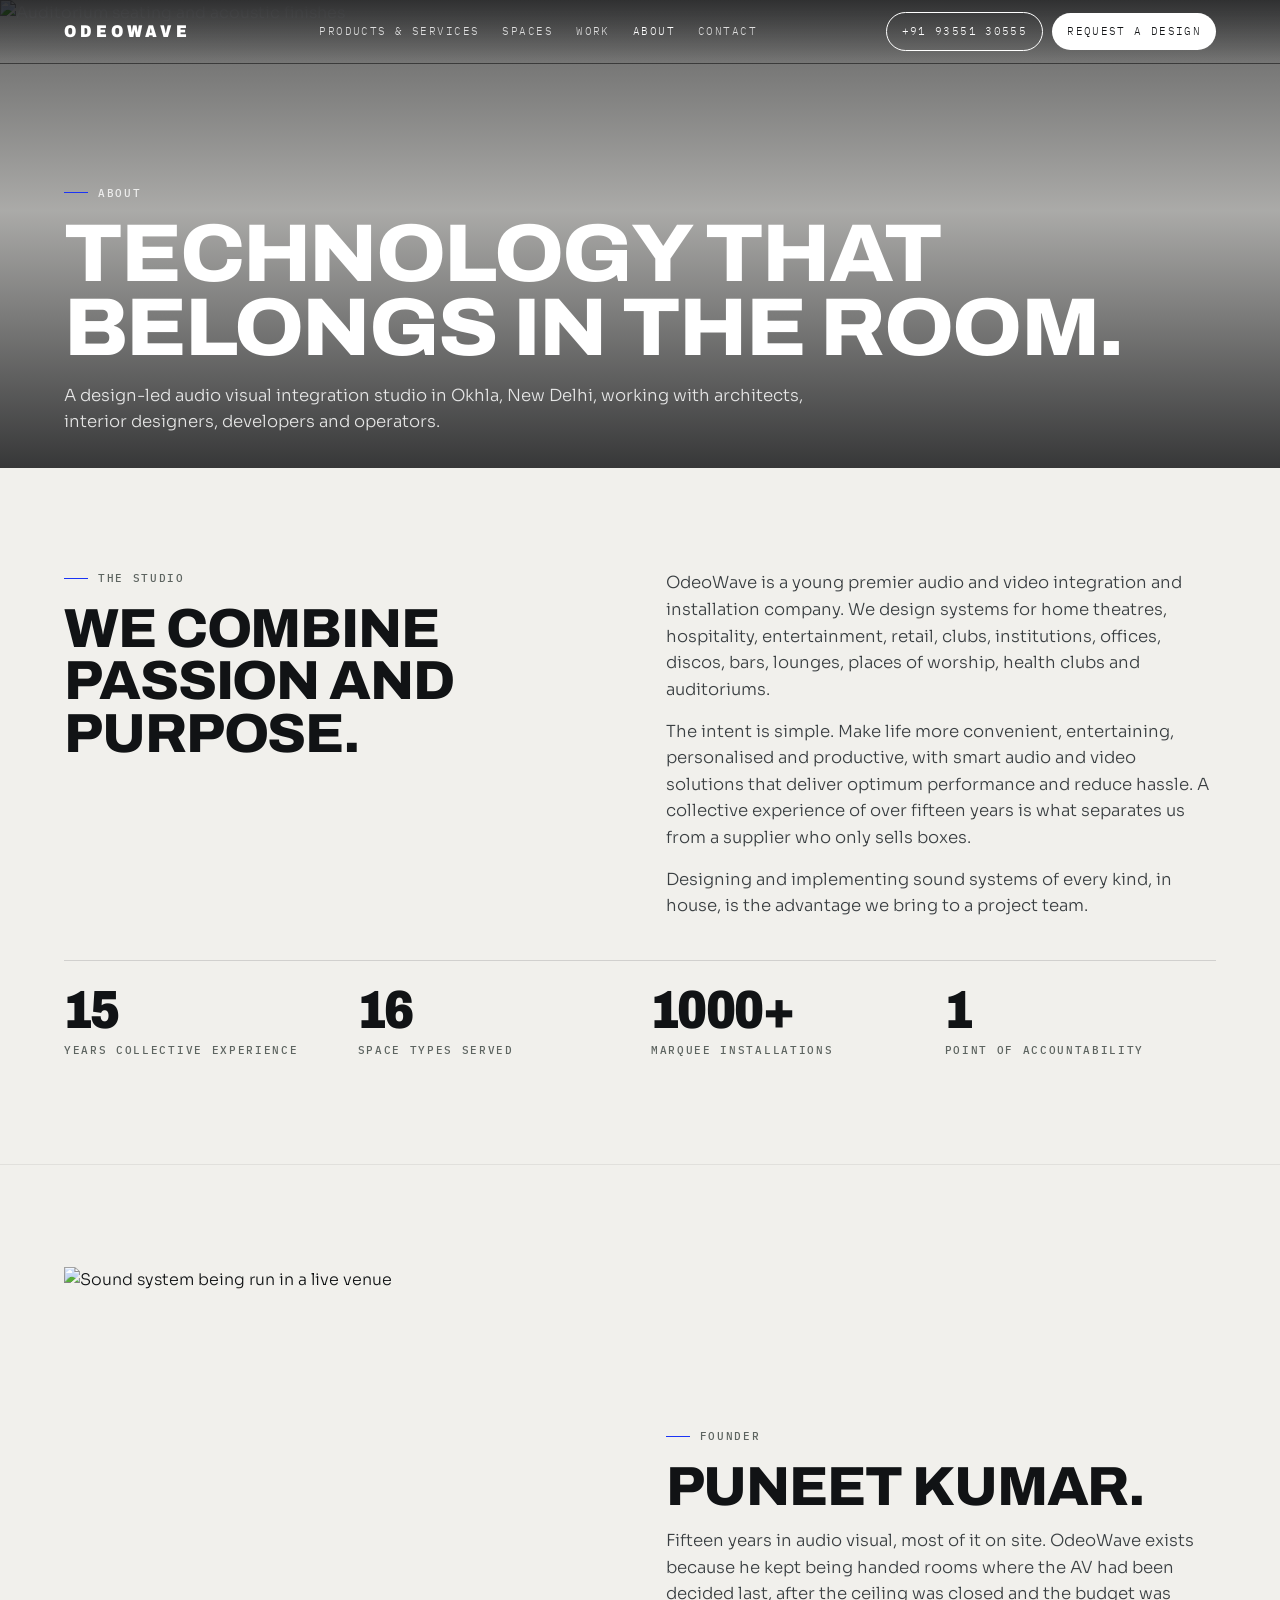
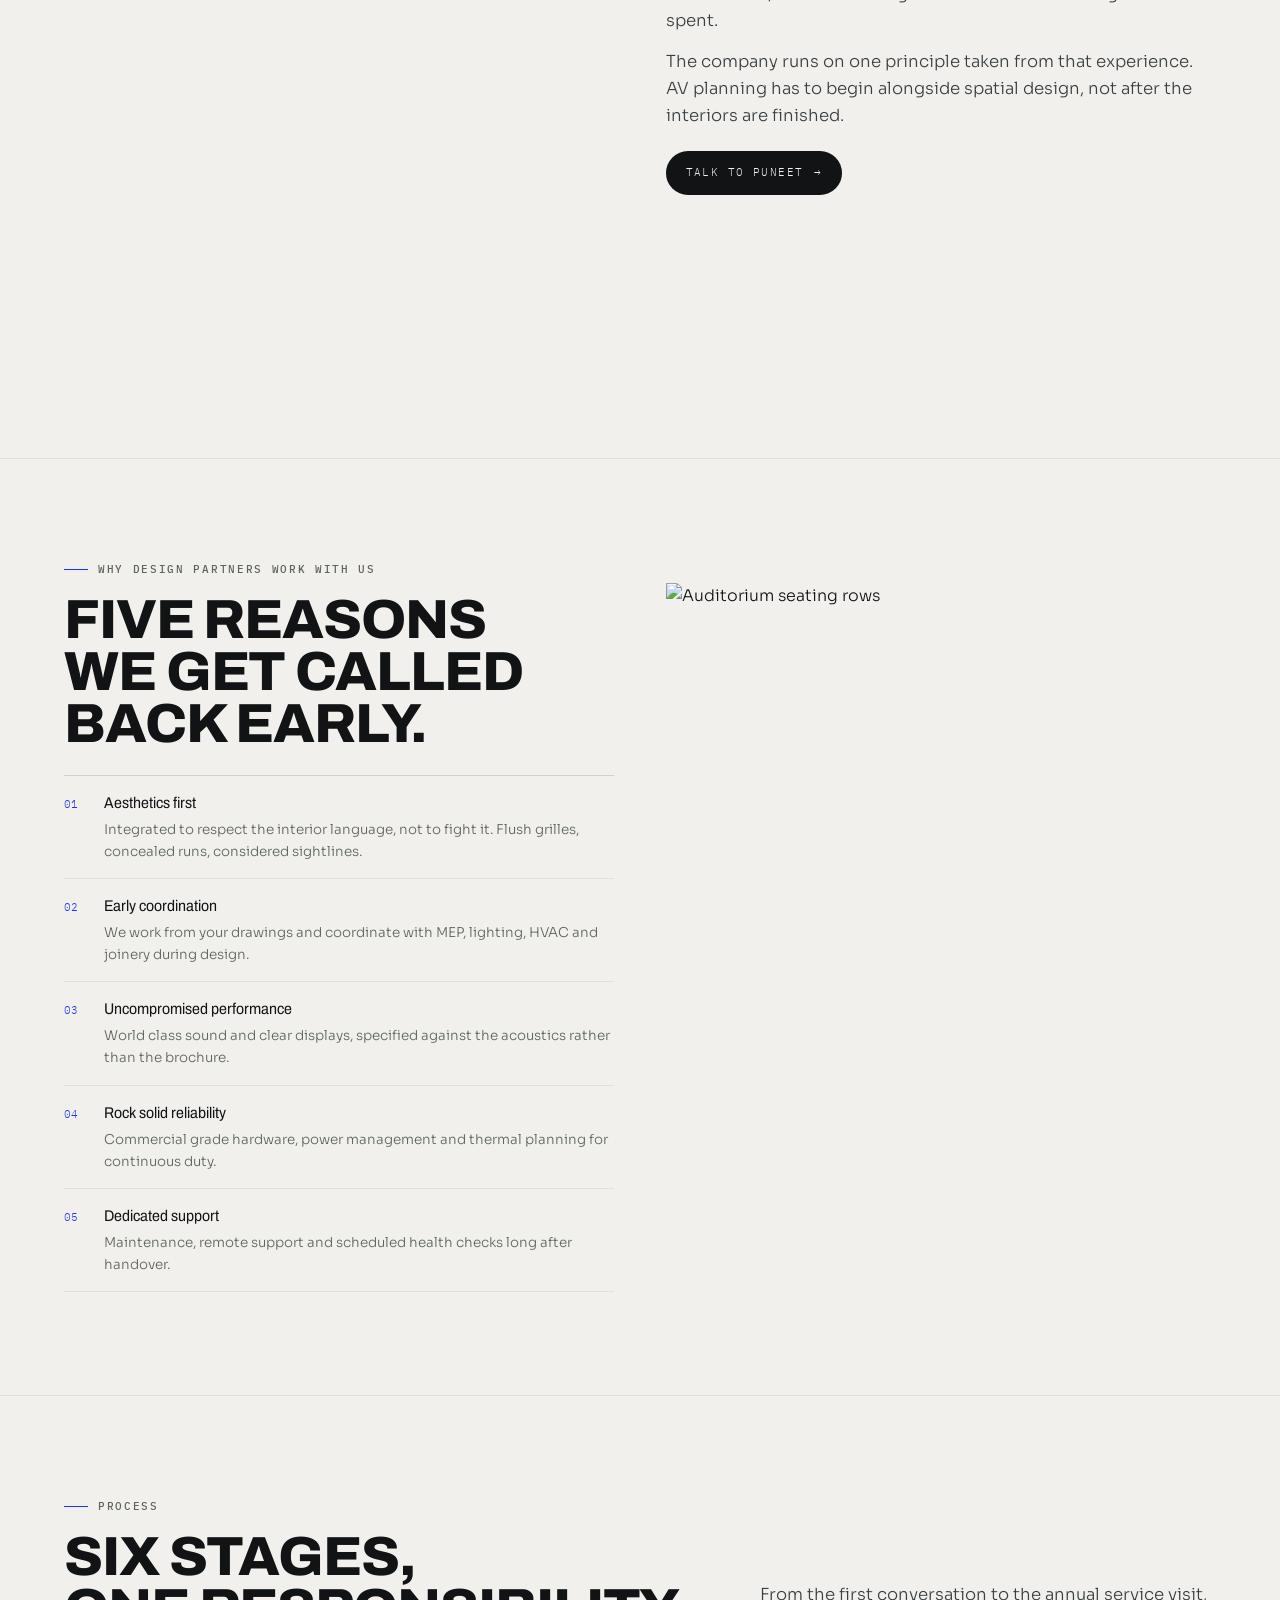
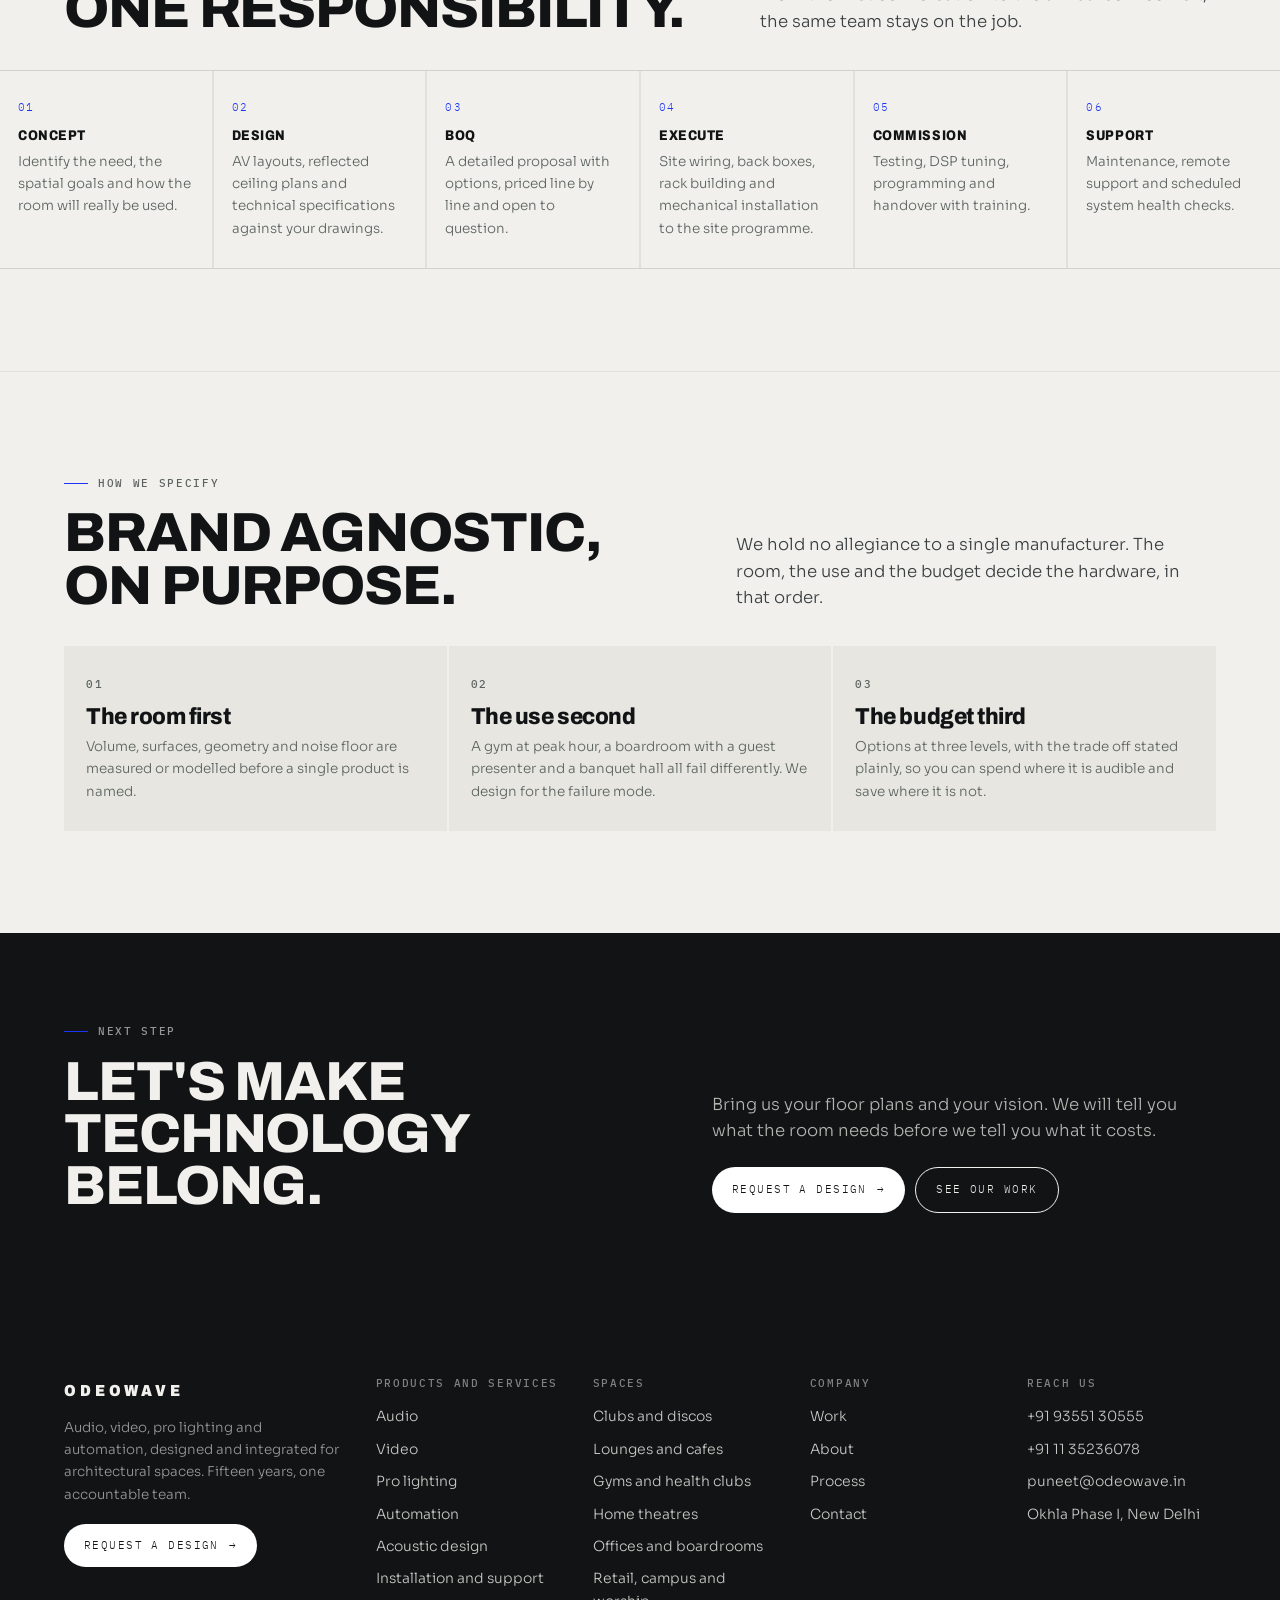
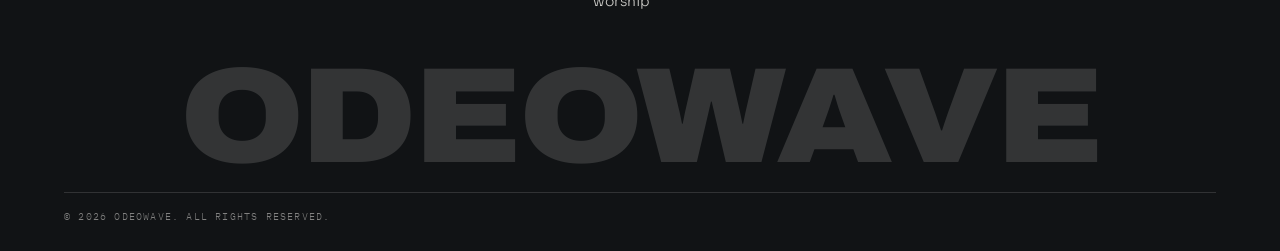
==== commit 1bfc9e58: "gtag.js" ====
--- a/about.html
+++ b/about.html
@@ -1,6 +1,15 @@
 <!DOCTYPE html>
 <html lang="en">
 <head>
+<!-- Google tag (gtag.js) -->
+<script async src="https://www.googletagmanager.com/gtag/js?id=G-N8F0Y6GD8T"></script>
+<script>
+  window.dataLayer = window.dataLayer || [];
+  function gtag(){dataLayer.push(arguments);}
+  gtag('js', new Date());
+
+  gtag('config', 'G-N8F0Y6GD8T');
+</script>
 <meta charset="utf-8">
 <meta name="viewport" content="width=device-width, initial-scale=1, viewport-fit=cover">
 <title>About. ODEOWAVE.</title>
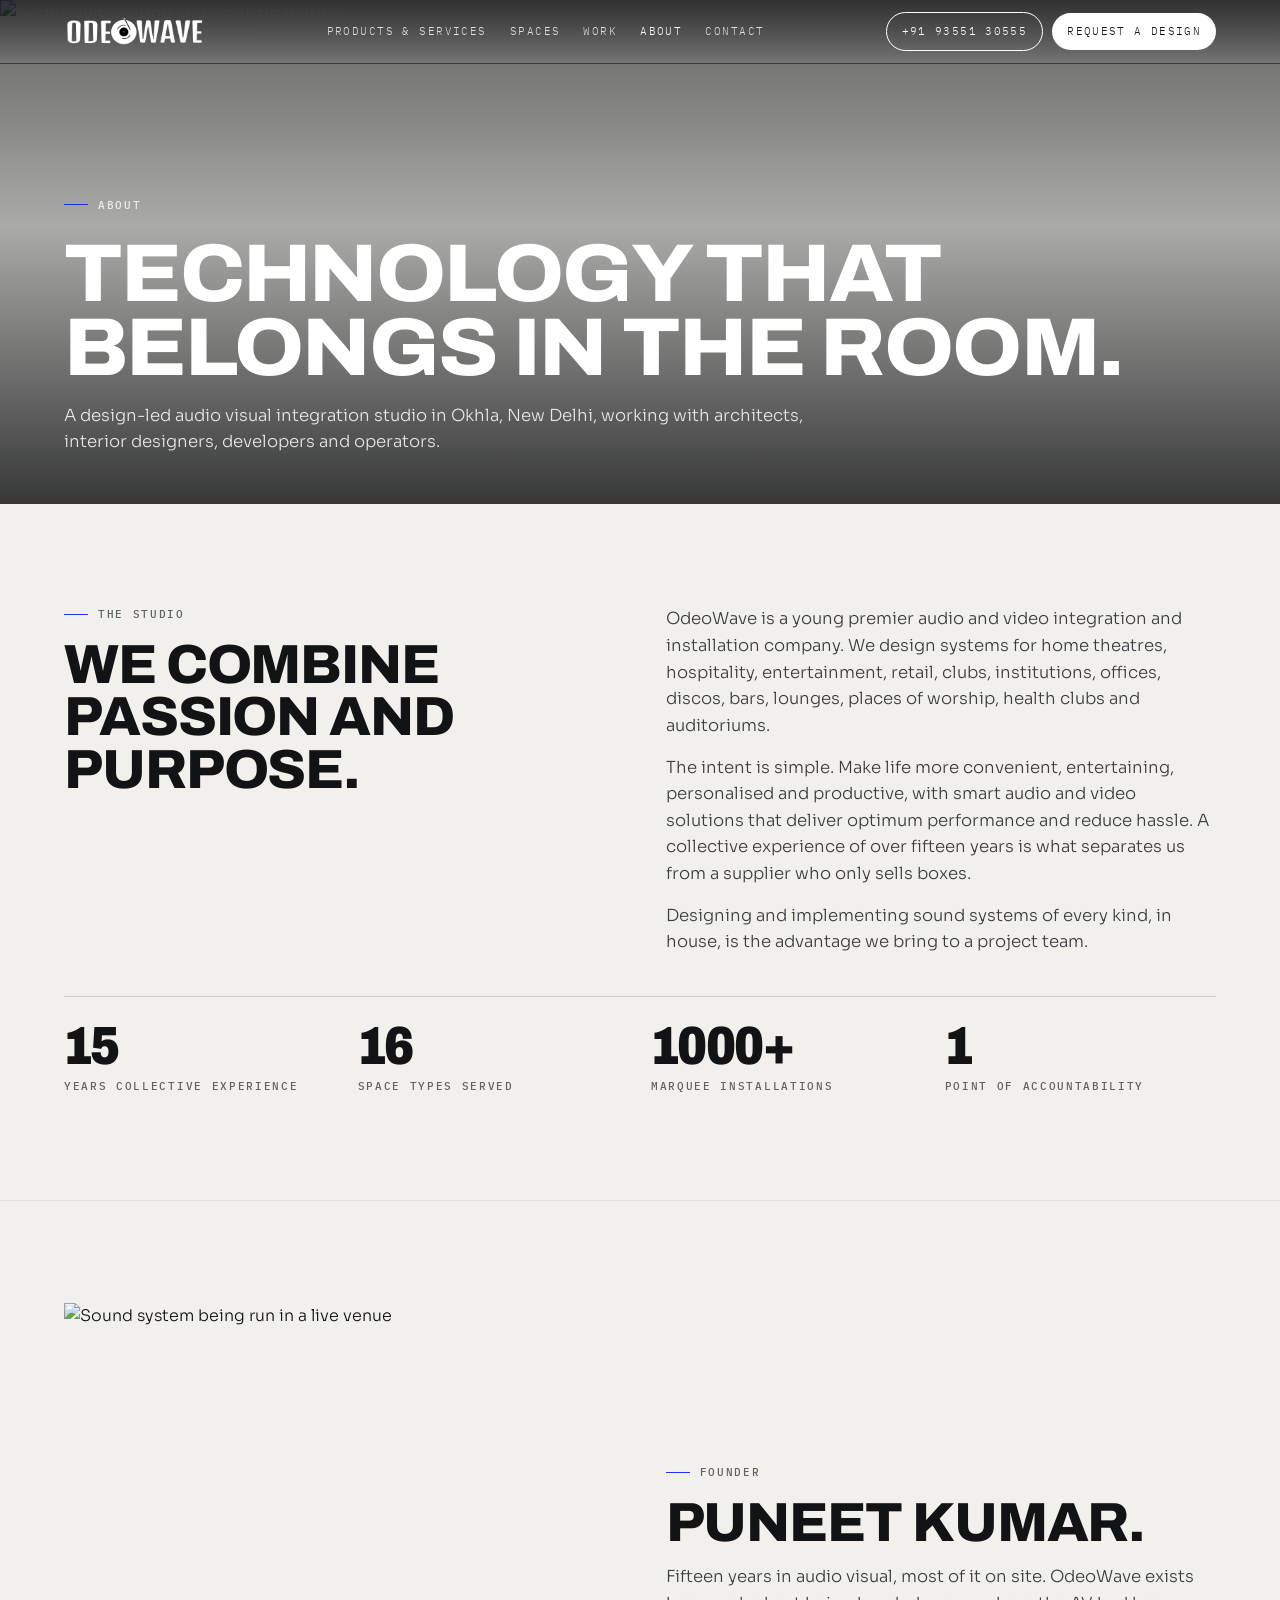
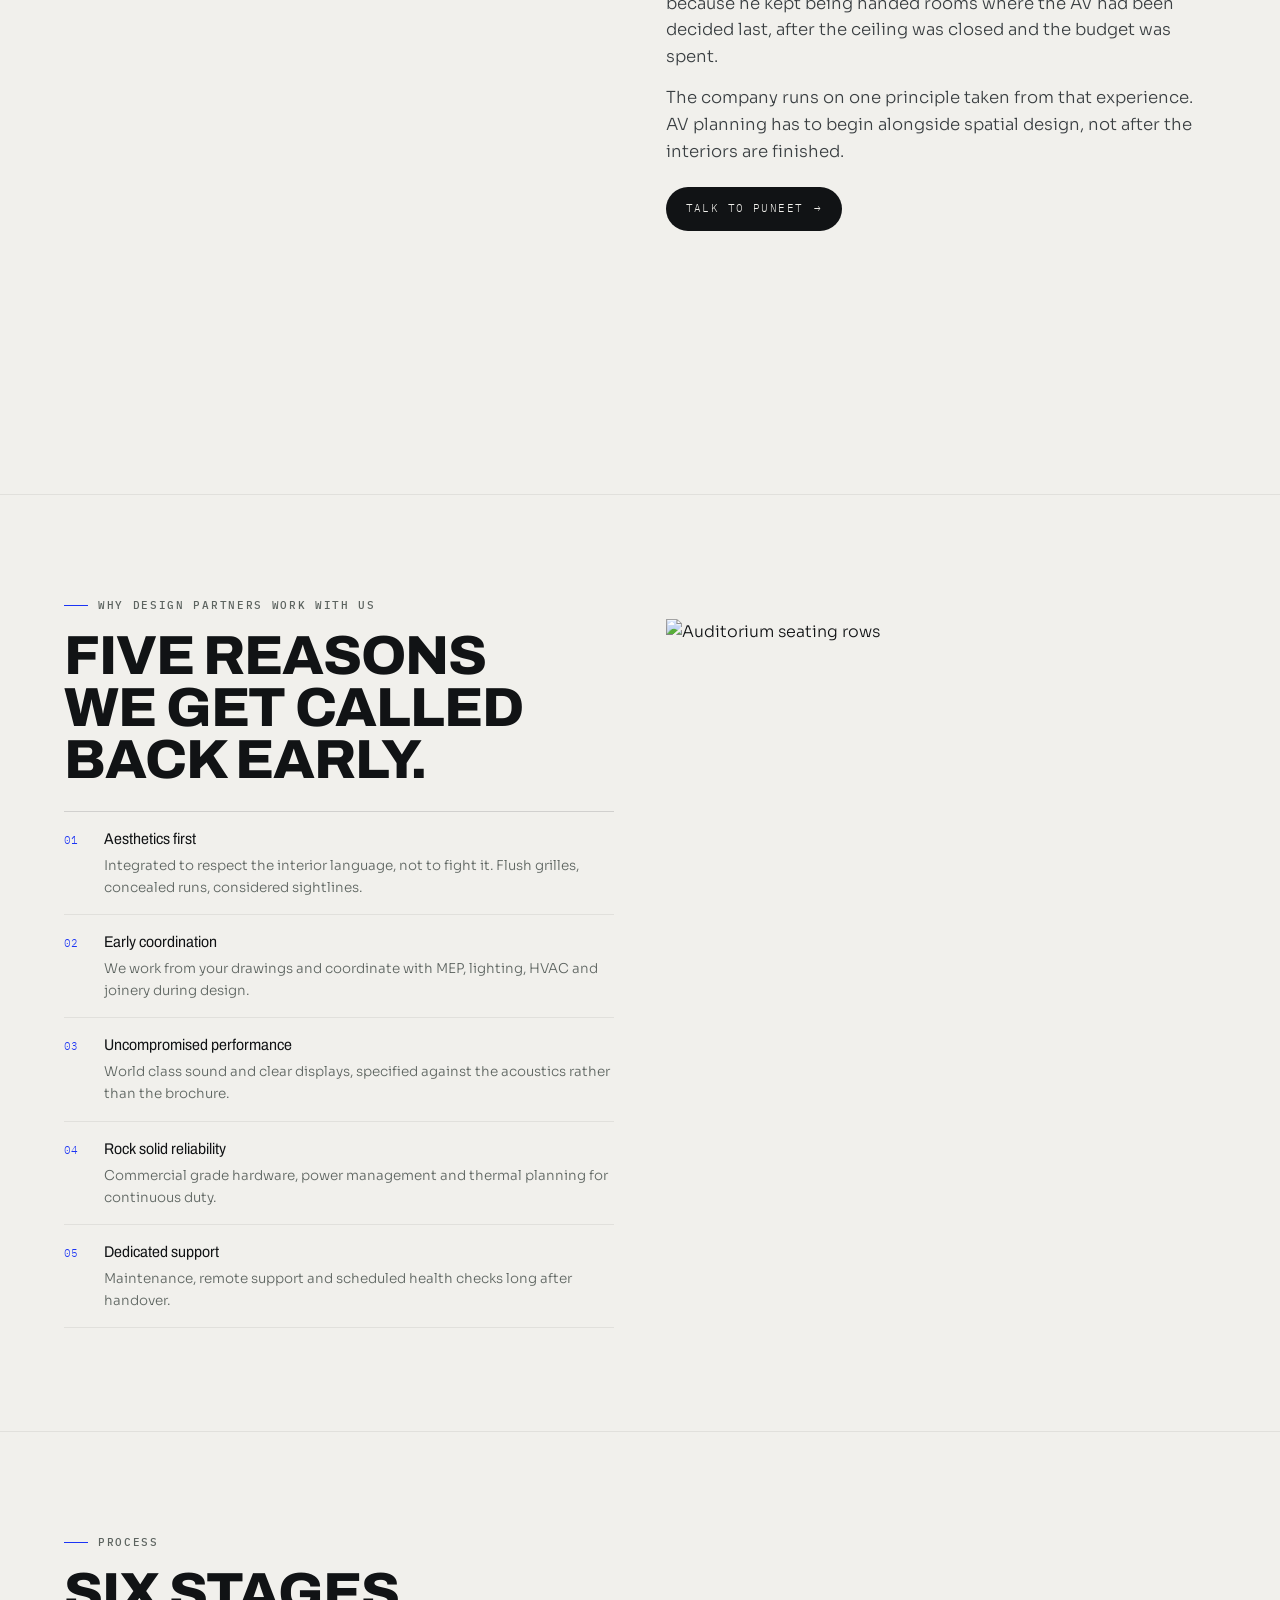
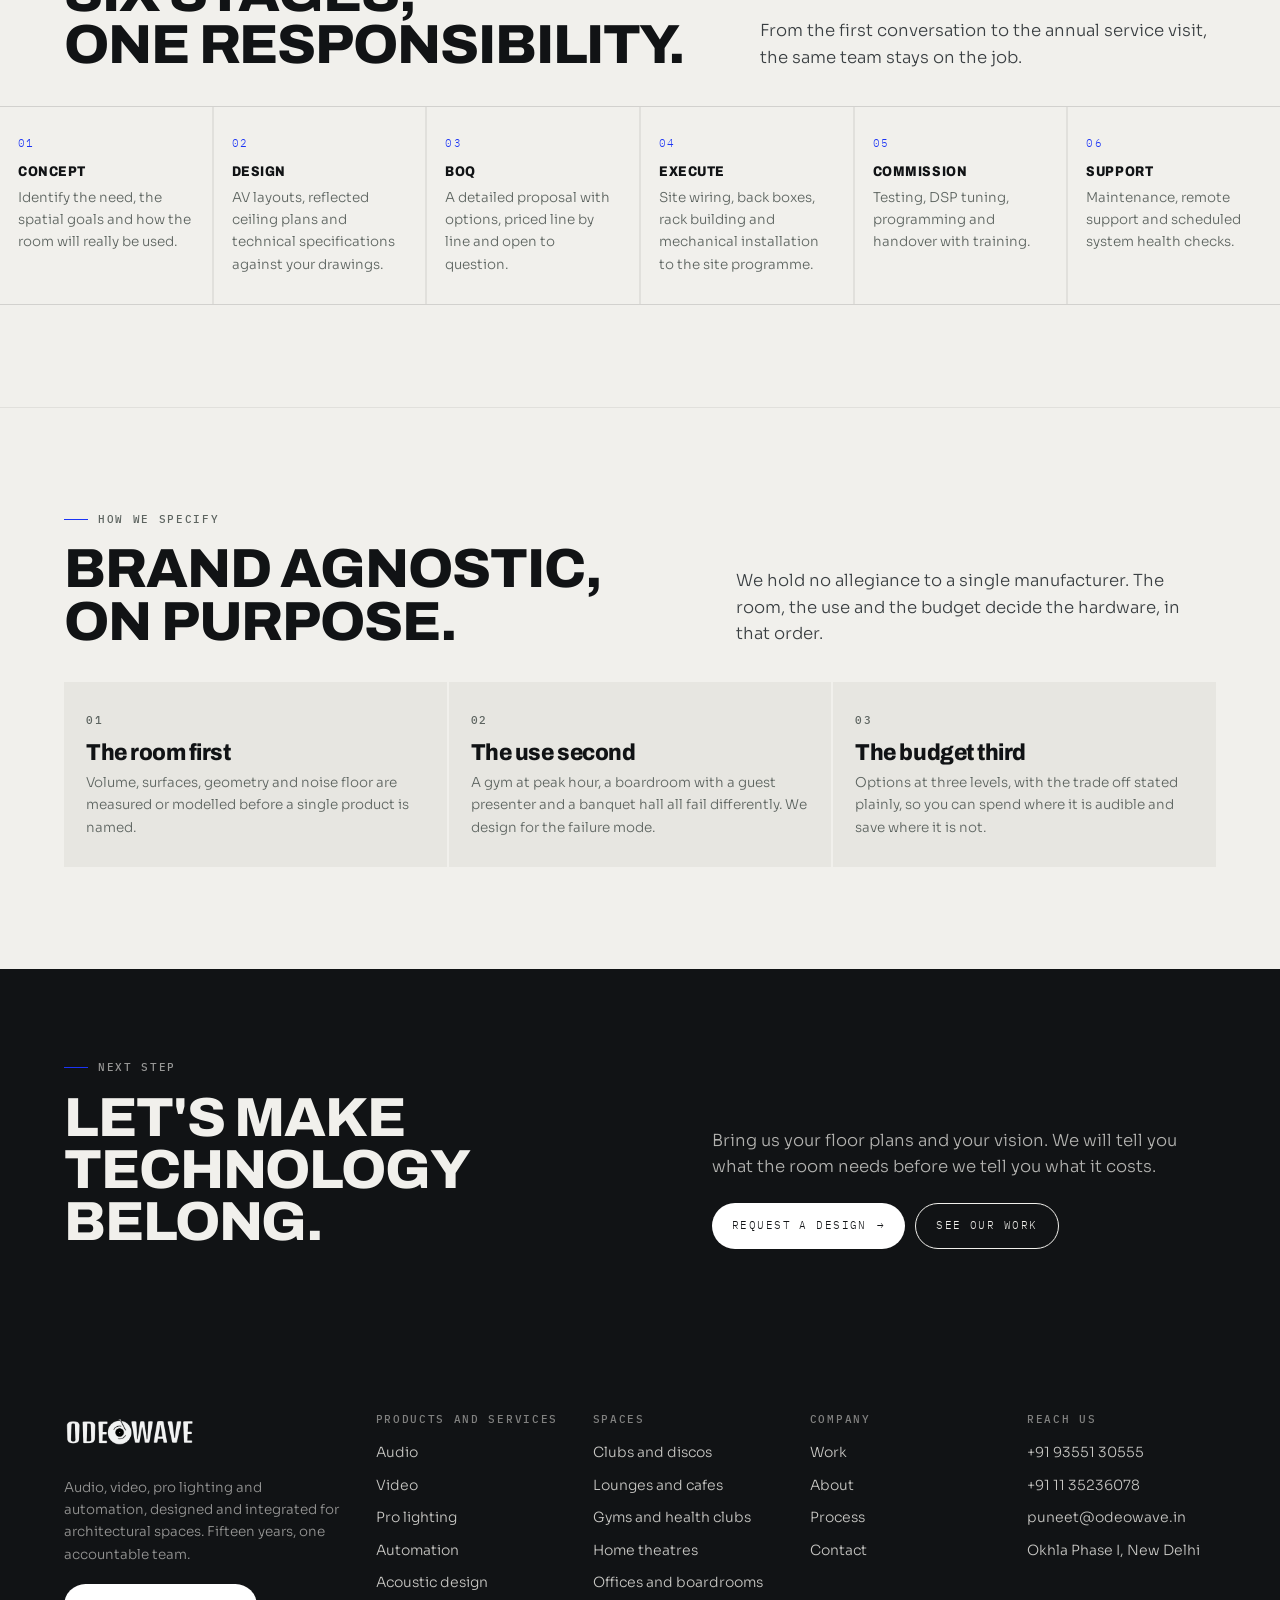
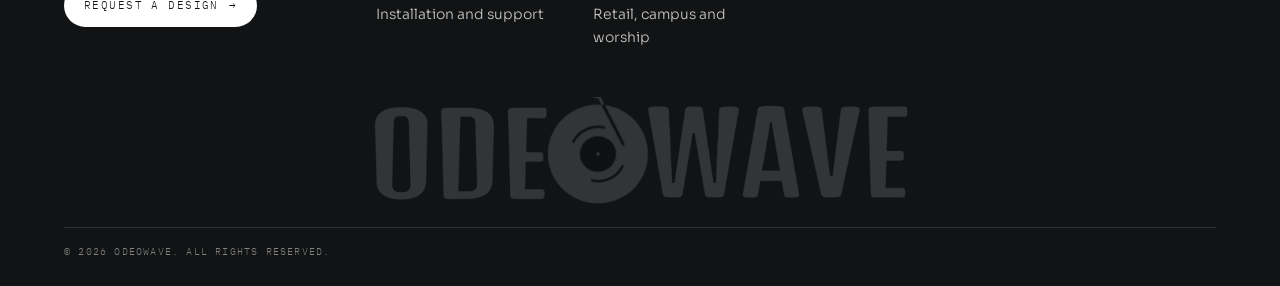
==== commit 25d6e16f: "logo" ====
--- a/about.html
+++ b/about.html
@@ -15,13 +15,51 @@
 <title>About. ODEOWAVE.</title>
 <meta name="description" content="OdeoWave is a design-led audio visual integration studio in Okhla, New Delhi, founded by Puneet Kumar. Fifteen years of AV across India.">
 <meta name="theme-color" content="#F1F0EC">
+<link rel="icon" type="image/png" href="Odeowave%20logo.png">
 <link rel="preconnect" href="https://fonts.googleapis.com">
 <link rel="preconnect" href="https://fonts.gstatic.com" crossorigin>
 <link href="https://fonts.googleapis.com/css2?family=Archivo:wdth,wght@62..125,400..900&family=IBM+Plex+Mono:wght@400;500&family=Sora:wght@200;300;400;600&display=swap" rel="stylesheet">
 <link rel="stylesheet" href="ow.css">
 </head>
 <body data-page="about">
-<div id="site-nav"></div>
+<nav class="nav onhero" id="nav" aria-label="Main">
+  <a class="brand" href="index.html" aria-label="ODEOWAVE"><img class="brand-logo" src="Odeowave Logo White.png" alt="ODEOWAVE"></a>
+  <div class="navlinks">
+    <a href="capabilities.html">Products &amp; Services</a>
+    <a href="spaces.html">Spaces</a>
+    <a href="work.html">Work</a>
+    <a href="about.html" aria-current="page">About</a>
+    <a href="contact.html">Contact</a>
+  </div>
+  <div class="navright">
+    <a class="btn sm ghost phone" href="tel:+919355130555">+91 93551 30555</a>
+    <a class="btn sm light cta" href="contact.html">Request a design</a>
+    <button class="burger" id="burger" aria-label="Open menu" aria-expanded="false" aria-controls="drawer">
+      <i></i><i></i><i></i>
+    </button>
+  </div>
+</nav>
+<div class="drawer" id="drawer" hidden>
+  <nav aria-label="Mobile">
+    <a href="index.html">Home</a>
+    <a href="capabilities.html">Products &amp; Services</a>
+    <a href="spaces.html">Spaces</a>
+    <a href="work.html">Work</a>
+    <a href="about.html" aria-current="page">About</a>
+    <a href="contact.html">Contact</a>
+  </nav>
+  <div class="foot">
+    <div>
+      <h4 style="color:rgba(241,240,236,.5);font-family:var(--mono);font-size:10.5px;letter-spacing:.16em;text-transform:uppercase;margin:0 0 8px">Reach us</h4>
+      <a href="tel:+919355130555">+91 93551 30555</a>
+      <a href="mailto:puneet@odeowave.in">puneet@odeowave.in</a>
+    </div>
+    <div>
+      <h4 style="color:rgba(241,240,236,.5);font-family:var(--mono);font-size:10.5px;letter-spacing:.16em;text-transform:uppercase;margin:0 0 8px">Studio</h4>
+      <span style="color:rgba(241,240,236,.8);font-size:13.5px;line-height:1.45;display:block">B-112, DDA Sheds, Pocket A,<br>Okhla Phase I, Okhla Industrial Estate,<br>New Delhi, Delhi 110020, India</span>
+    </div>
+  </div>
+</div>
 
 <header class="pagehero">
   <div class="bg">
@@ -173,7 +211,53 @@
   </div>
 </section>
 
-<div id="site-footer"></div>
+<footer>
+  <div class="fgrid">
+    <div>
+      <a class="brand footer-brand" href="index.html" aria-label="ODEOWAVE">
+        <img class="brand-logo footer-logo" src="Odeowave Logo White.png" alt="ODEOWAVE">
+      </a>
+      <p class="small" style="color:rgba(241,240,236,.6);margin-top:13px;max-width:34ch">Audio, video, pro lighting and automation, designed and integrated for architectural spaces. Fifteen years, one accountable team.</p>
+      <div class="btnrow" style="margin-top:18px"><a class="btn light" href="contact.html">Request a design <span class="ar">&rarr;</span></a></div>
+    </div>
+    <div>
+      <h4>Products and services</h4>
+      <a href="capabilities.html#audio">Audio</a>
+      <a href="capabilities.html#video">Video</a>
+      <a href="capabilities.html#lighting">Pro lighting</a>
+      <a href="capabilities.html#automation">Automation</a>
+      <a href="capabilities.html#acoustics">Acoustic design</a>
+      <a href="capabilities.html#service">Installation and support</a>
+    </div>
+    <div>
+      <h4>Spaces</h4>
+      <a href="spaces.html#clubs">Clubs and discos</a>
+      <a href="spaces.html#lounges">Lounges and cafes</a>
+      <a href="spaces.html#gyms">Gyms and health clubs</a>
+      <a href="spaces.html#theatres">Home theatres</a>
+      <a href="spaces.html#corporate">Offices and boardrooms</a>
+      <a href="spaces.html#more">Retail, campus and worship</a>
+    </div>
+    <div>
+      <h4>Company</h4>
+      <a href="work.html">Work</a>
+      <a href="about.html">About</a>
+      <a href="about.html#process">Process</a>
+      <a href="contact.html">Contact</a>
+    </div>
+    <div>
+      <h4>Reach us</h4>
+      <a href="tel:+919355130555">+91 93551 30555</a>
+      <a href="tel:+911135236078">+91 11 35236078</a>
+      <a href="mailto:puneet@odeowave.in">puneet@odeowave.in</a>
+      <a href="https://www.google.com/maps/place/ODEOWAVE/@28.5281382,77.2762818,17z" target="_blank" rel="noopener">Okhla Phase I, New Delhi</a>
+    </div>
+  </div>
+  <div class="fmark" aria-hidden="true"><img class="fmark-logo" src="Odeowave Logo White.png" alt="ODEOWAVE"></div>
+  <div class="fbot">
+    <span>&copy; 2026 Odeowave. All rights reserved.</span>
+  </div>
+</footer>
 <script src="ow.js"></script>
 </body>
 </html>
--- a/ow.css
+++ b/ow.css
@@ -48,8 +48,17 @@
   backdrop-filter:blur(6px);border-color:rgba(255,255,255,.14)}
 .nav.onhero .navlinks a{opacity:.82}
 .nav.onhero .navlinks a:hover,.nav.onhero .navlinks a[aria-current="page"]{opacity:1}
-.brand{font-family:var(--display);font-weight:900;font-size:17px;letter-spacing:.24em;
-  font-variation-settings:"wdth" 86;white-space:nowrap}
+.brand{display:inline-flex;align-items:center;line-height:1;text-decoration:none;white-space:nowrap}
+.brand-logo{height:28px;width:auto;max-width:200px;object-fit:contain;display:block;transition:filter .35s,opacity .3s}
+.brand:hover .brand-logo{opacity:.82}
+
+.nav.onhero .brand-logo,
+body.menu .nav .brand-logo{filter:none}
+.nav.solid:not(.onhero) .brand-logo{filter:brightness(0)}
+
+.footer-brand{display:inline-block;margin-bottom:6px}
+.footer-logo{height:26px;width:auto;max-width:180px;opacity:.95;display:block}
+.footer-brand:hover .footer-logo{opacity:1}
 .navlinks{display:flex;gap:clamp(14px,1.8vw,26px)}
 .navlinks a{font-family:var(--mono);font-size:11px;letter-spacing:.13em;text-transform:uppercase;
   opacity:.72;transition:opacity .3s;white-space:nowrap}
@@ -115,20 +124,21 @@
 @keyframes zoom{to{transform:scale(1)}}
 .hero .scrim{position:absolute;inset:0;
   background:linear-gradient(180deg,rgba(8,9,11,.66) 0%,rgba(8,9,11,.22) 36%,rgba(8,9,11,.84) 100%)}
-.hero .inner{position:relative;padding:0 var(--pad) 28px;width:100%}
+.hero .inner{position:relative;padding:calc(var(--nav-h) + clamp(20px,3.5vw,36px)) var(--pad) 28px;width:100%}
 .hero h1{max-width:16ch}
 .hero .sub{display:flex;justify-content:space-between;align-items:flex-end;gap:26px;flex-wrap:wrap;margin-top:24px}
 .hero .lead{color:rgba(255,255,255,.85);max-width:46ch}
 .hero .lbl{color:rgba(255,255,255,.7)}
 .hero .lbl b{color:#fff}
 .scrollcue{position:absolute;right:var(--pad);top:calc(var(--nav-h) + 20px);text-align:right}
-.pagehero{position:relative;min-height:clamp(320px,52vh,520px);display:flex;align-items:flex-end;
+.pagehero{position:relative;min-height:clamp(380px,56vh,560px);display:flex;align-items:flex-end;
   color:#fff;overflow:hidden}
 .pagehero .bg{position:absolute;inset:0}
 .pagehero .bg img{width:100%;height:100%;object-fit:cover}
 .pagehero .scrim{position:absolute;inset:0;
   background:linear-gradient(180deg,rgba(8,9,11,.62) 0%,rgba(8,9,11,.3) 45%,rgba(8,9,11,.8) 100%)}
-.pagehero .inner{position:relative;padding:0 var(--pad) 32px;width:100%}
+.pagehero .inner{position:relative;padding:calc(var(--nav-h) + clamp(32px,5vw,60px)) var(--pad) clamp(30px,4.5vw,48px);width:100%}
+.pagehero .eyebrow{margin-bottom:clamp(16px,2.2vw,24px)}
 .pagehero .lead{color:rgba(255,255,255,.85);margin-top:18px}
 
 .logostrip{background:var(--ink);color:var(--paper);padding:13px 0;overflow:hidden;white-space:nowrap}
@@ -302,9 +312,8 @@
   font-family:var(--mono);font-weight:500;text-transform:uppercase}
 footer a{display:block;padding:5px 0;color:rgba(241,240,236,.82);font-size:14px;transition:color .3s}
 footer a:hover{color:#fff}
-.fmark{font-family:var(--display);font-weight:900;font-size:clamp(28px,10.6vw,150px);
-  font-variation-settings:"wdth" 112;line-height:.82;letter-spacing:-.02em;margin-top:44px;opacity:.15;
-  white-space:nowrap;display:flex;justify-content:center;text-align:center;width:100%}
+.fmark{margin-top:44px;display:flex;justify-content:center;align-items:center;width:100%;overflow:hidden;pointer-events:none}
+.fmark-logo{width:min(100%,960px);height:auto;max-height:110px;object-fit:contain;opacity:.14;display:block}
 .fbot{display:flex;justify-content:space-between;gap:14px;flex-wrap:wrap;margin-top:20px;
   border-top:1px solid rgba(241,240,236,.14);padding-top:16px}
 .fbot span{font-family:var(--mono);font-size:10px;letter-spacing:.12em;text-transform:uppercase;
@@ -341,6 +350,9 @@
   .stats{gap:16px}
   .fgrid{grid-template-columns:repeat(auto-fit,minmax(min(100%,140px),1fr))}
   .fmark{margin-top:32px}
+  .fmark-logo{max-height:56px;opacity:.12}
+  .brand-logo{height:24px}
+  .footer-logo{height:22px}
   .tile{aspect-ratio:1/1}
   .card .ph{aspect-ratio:16/10}
   .w .ph{aspect-ratio:16/10}
